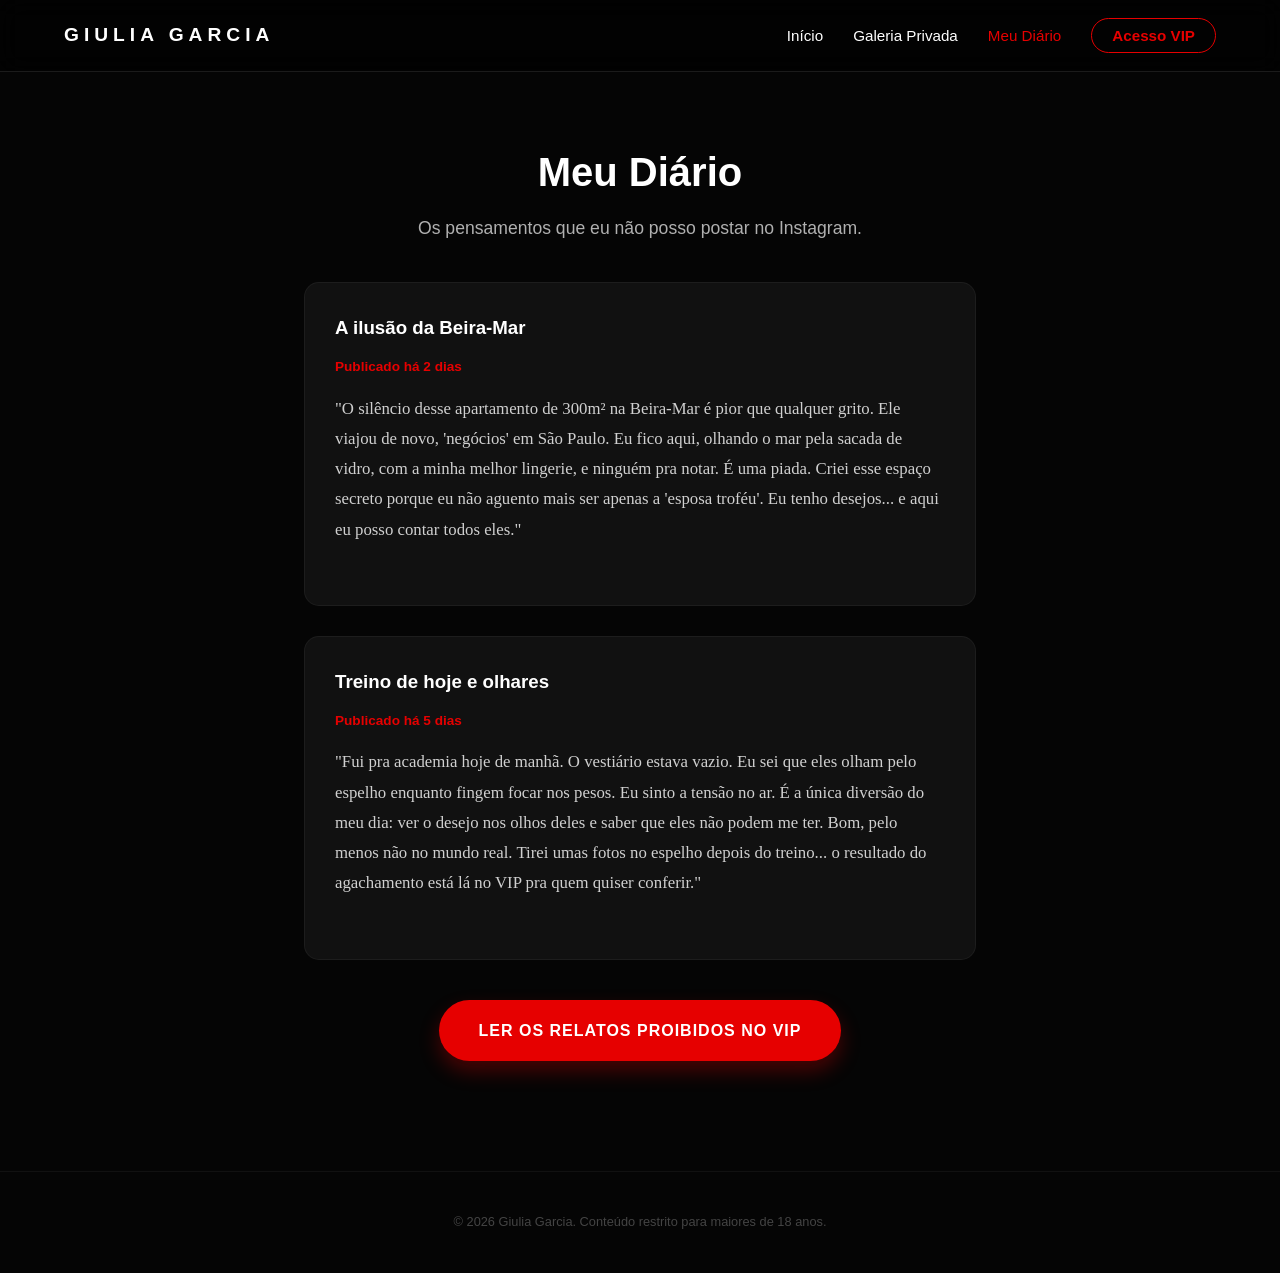
==== diario.html @ 5d8d62e8 "design: final high-end vip page with navigation" ====
<!doctype html>
<html lang="pt-BR">
  <head>
    <meta charset="UTF-8" />
    <meta name="viewport" content="width=device-width, initial-scale=1.0" />
    <title>Meu Diário - Giulia Garcia</title>
    <link rel="stylesheet" href="style.css" />
  </head>
  <body>
    <header>
      <div class="logo">Giulia Garcia</div>
      <nav class="navbar">
        <ul>
          <li><a href="index.html">Início</a></li>
          <li><a href="galeria.html">Galeria Privada</a></li>
          <li><a href="diario.html" class="active">Meu Diário</a></li>
          <li><a href="vip.html" class="vip-link">Acesso VIP</a></li>
        </ul>
      </nav>
    </header>

    <section
      class="gallery-section"
      style="max-width: 800px; margin: 0 auto; text-align: left"
    >
      <div class="gallery-header" style="text-align: center">
        <h2>Meu Diário</h2>
        <p>Os pensamentos que eu não posso postar no Instagram.</p>
      </div>

      <article
        style="
          background: #111;
          padding: 30px;
          border-radius: 15px;
          margin-bottom: 30px;
          border: 1px solid rgba(255, 255, 255, 0.05);
        "
      >
        <h3 style="color: #fff; margin-bottom: 10px">A ilusão da Beira-Mar</h3>
        <span style="color: #e60000; font-size: 0.85rem; font-weight: bold"
          >Publicado há 2 dias</span
        >
        <p
          style="
            margin-top: 15px;
            font-size: 1.05rem;
            color: #d0d0d0;
            font-family: &quot;Georgia&quot;, serif;
            line-height: 1.8;
          "
        >
          "O silêncio desse apartamento de 300m² na Beira-Mar é pior que
          qualquer grito. Ele viajou de novo, 'negócios' em São Paulo. Eu fico
          aqui, olhando o mar pela sacada de vidro, com a minha melhor lingerie,
          e ninguém pra notar. É uma piada. Criei esse espaço secreto porque eu
          não aguento mais ser apenas a 'esposa troféu'. Eu tenho desejos... e
          aqui eu posso contar todos eles."
        </p>
      </article>

      <article
        style="
          background: #111;
          padding: 30px;
          border-radius: 15px;
          margin-bottom: 30px;
          border: 1px solid rgba(255, 255, 255, 0.05);
        "
      >
        <h3 style="color: #fff; margin-bottom: 10px">
          Treino de hoje e olhares
        </h3>
        <span style="color: #e60000; font-size: 0.85rem; font-weight: bold"
          >Publicado há 5 dias</span
        >
        <p
          style="
            margin-top: 15px;
            font-size: 1.05rem;
            color: #d0d0d0;
            font-family: &quot;Georgia&quot;, serif;
            line-height: 1.8;
          "
        >
          "Fui pra academia hoje de manhã. O vestiário estava vazio. Eu sei que
          eles olham pelo espelho enquanto fingem focar nos pesos. Eu sinto a
          tensão no ar. É a única diversão do meu dia: ver o desejo nos olhos
          deles e saber que eles não podem me ter. Bom, pelo menos não no mundo
          real. Tirei umas fotos no espelho depois do treino... o resultado do
          agachamento está lá no VIP pra quem quiser conferir."
        </p>
      </article>

      <div style="text-align: center; margin-top: 40px">
        <a
          href="vip.html"
          class="cta-button"
          style="font-size: 1rem; padding: 18px 40px"
          >Ler os relatos proibidos no VIP</a
        >
      </div>
    </section>

    <footer>
      &copy; 2026 Giulia Garcia. Conteúdo restrito para maiores de 18 anos.
    </footer>
  </body>
</html>
---- style.css ----
/* --- 1. Reset e Base --- */
* {
  margin: 0;
  padding: 0;
  box-sizing: border-box;
}

body {
  font-family: "Helvetica Neue", Helvetica, Arial, sans-serif;
  background-color: #050505;
  color: #ffffff;
  line-height: 1.6;
  overflow-x: hidden;
}

/* --- 2. Cabeçalho e Navegação (Navbar) --- */
header {
  position: fixed;
  top: 0;
  width: 100%;
  padding: 20px 5%;
  background: rgba(0, 0, 0, 0.6);
  backdrop-filter: blur(12px);
  -webkit-backdrop-filter: blur(12px);
  border-bottom: 1px solid rgba(255, 255, 255, 0.1);
  z-index: 1000;
  display: flex;
  justify-content: space-between; /* Logo de um lado, menu do outro */
  align-items: center;
}

.logo {
  font-weight: 900;
  letter-spacing: 5px;
  font-size: 1.2rem;
  color: #fff;
  text-transform: uppercase;
}

.navbar ul {
  list-style: none;
  display: flex;
  gap: 30px;
  align-items: center;
}

.navbar a {
  color: #fff;
  text-decoration: none;
  font-size: 0.95rem;
  font-weight: 500;
  transition: color 0.3s ease;
}

.navbar a:hover,
.navbar a.active {
  color: #e60000;
}

.navbar .vip-link {
  border: 1px solid #e60000;
  padding: 8px 20px;
  border-radius: 20px;
  color: #e60000;
  font-weight: bold;
  transition: all 0.3s ease;
}

.navbar .vip-link:hover {
  background-color: #e60000;
  color: #fff;
  box-shadow: 0 5px 15px rgba(230, 0, 0, 0.4);
}

/* --- 3. Seção Principal (index.html) --- */
.hero {
  display: flex;
  flex-wrap: wrap;
  align-items: center;
  justify-content: center;
  padding: 140px 5% 60px;
  min-height: 90vh;
  gap: 40px;
}

.hero-content {
  max-width: 550px;
  text-align: left;
}

h1 {
  font-size: 3.5rem;
  font-weight: 800;
  line-height: 1.1;
  margin-bottom: 20px;
  background: linear-gradient(to right, #fff, #888);
  -webkit-background-clip: text;
  -webkit-text-fill-color: transparent;
}

p {
  font-size: 1.1rem;
  color: #b0b0b0;
  margin-bottom: 30px;
}

.cta-button {
  display: inline-block;
  padding: 18px 45px;
  background-color: #e60000;
  color: #fff;
  text-decoration: none;
  font-weight: bold;
  text-transform: uppercase;
  letter-spacing: 1px;
  border-radius: 50px;
  transition: all 0.3s ease;
  box-shadow: 0 10px 20px rgba(230, 0, 0, 0.3);
  animation: pulse 2s infinite ease-in-out;
}

.cta-button:hover {
  background-color: #ff0000;
  transform: translateY(-3px);
  box-shadow: 0 15px 25px rgba(230, 0, 0, 0.5);
}

@keyframes pulse {
  0% {
    transform: scale(1);
    box-shadow: 0 0 0 0 rgba(230, 0, 0, 0.7);
  }
  70% {
    transform: scale(1.05);
    box-shadow: 0 0 0 15px rgba(230, 0, 0, 0);
  }
  100% {
    transform: scale(1);
    box-shadow: 0 0 0 0 rgba(230, 0, 0, 0);
  }
}

.hero-image img {
  width: 100%;
  max-width: 380px;
  border-radius: 20px;
  border: 1px solid rgba(255, 255, 255, 0.1);
  box-shadow: 0 20px 40px rgba(0, 0, 0, 0.5);
  transition: transform 0.5s ease;
}

.hero-image img:hover {
  transform: scale(1.02);
}

/* --- 4. Galeria Privada (galeria.html) --- */
.gallery-section {
  padding: 140px 5% 60px;
  text-align: center;
}

.gallery-header h2 {
  font-size: 2.5rem;
  margin-bottom: 10px;
}

.gallery-header p {
  color: #b0b0b0;
  margin-bottom: 40px;
}

.gallery-grid {
  display: grid;
  grid-template-columns: repeat(auto-fit, minmax(250px, 1fr));
  gap: 20px;
  max-width: 1000px;
  margin: 0 auto;
}

.gallery-item {
  position: relative;
  border-radius: 15px;
  overflow: hidden;
  border: 1px solid rgba(255, 255, 255, 0.1);
  aspect-ratio: 4/5; /* Mantém as fotos com proporção de feed de Instagram */
  background-color: #111;
}

.gallery-item img {
  width: 100%;
  height: 100%;
  object-fit: cover;
  transition: transform 0.5s ease;
}

.gallery-item:hover img {
  transform: scale(1.05);
}

/* Efeito de Bloqueio (Blur + Cadeado) */
.gallery-item.locked img {
  filter: blur(12px) brightness(0.5);
}

.lock-overlay {
  position: absolute;
  top: 50%;
  left: 50%;
  transform: translate(-50%, -50%);
  display: flex;
  flex-direction: column;
  align-items: center;
  justify-content: center;
  z-index: 2;
  pointer-events: none; /* Deixa o clique passar para a imagem, se houver link */
}

.lock-icon {
  font-size: 2.5rem;
  margin-bottom: 10px;
}

.lock-text {
  font-size: 0.9rem;
  font-weight: bold;
  text-transform: uppercase;
  letter-spacing: 1px;
  color: #fff;
  text-shadow: 0 2px 4px rgba(0, 0, 0, 0.8);
  background: rgba(230, 0, 0, 0.9);
  padding: 8px 15px;
  border-radius: 8px;
}

/* --- 5. Footer --- */
footer {
  padding: 40px;
  text-align: center;
  font-size: 0.8rem;
  color: #444;
  border-top: 1px solid #111;
  margin-top: 50px;
}

/* --- 6. Responsividade (Mobile) --- */
@media (max-width: 768px) {
  header {
    flex-direction: column;
    gap: 15px;
    padding: 15px;
  }

  .navbar ul {
    flex-wrap: wrap;
    justify-content: center;
    gap: 15px;
  }

  h1 {
    font-size: 2.5rem;
  }

  .hero {
    text-align: center;
    padding-top: 180px; /* Ajuste para o menu maior no mobile */
  }

  .hero-content {
    text-align: center;
  }
}
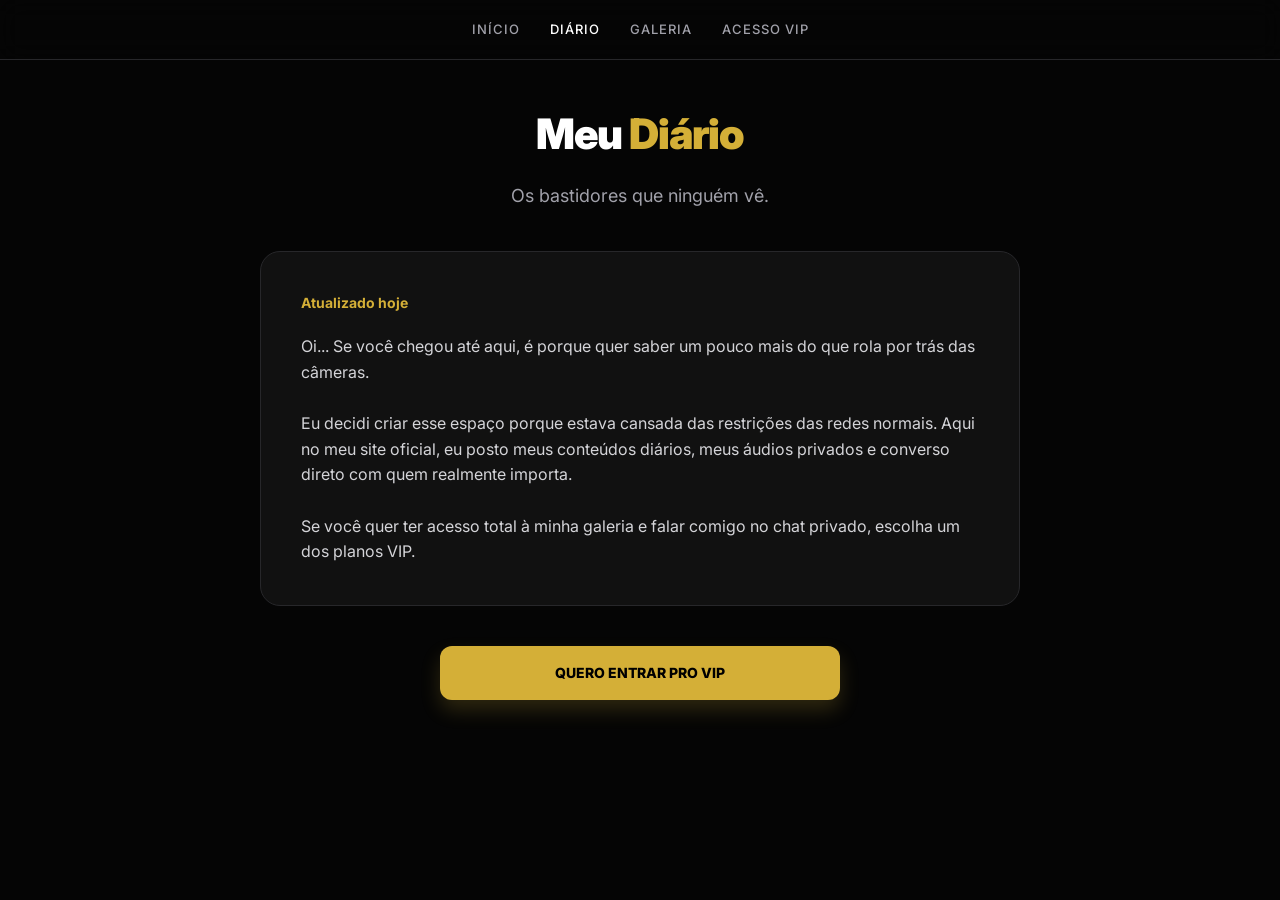
==== commit 1ce7ed95: "feat: aplica arquitetura final com urls limpas" ====
--- a/diario.html
+++ b/diario.html
@@ -3,107 +3,63 @@
   <head>
     <meta charset="UTF-8" />
     <meta name="viewport" content="width=device-width, initial-scale=1.0" />
-    <title>Meu Diário - Giulia Garcia</title>
+    <title>Diário Íntimo | Giulia Garcia</title>
     <link rel="stylesheet" href="style.css" />
+    <style>
+      .diary-content {
+        text-align: left;
+        background: var(--card-bg);
+        padding: 40px;
+        border-radius: 20px;
+        border: 1px solid var(--border);
+        margin-bottom: 40px;
+        font-size: 16px;
+        color: #d4d4d8;
+      }
+      .diary-date {
+        color: var(--accent);
+        font-weight: bold;
+        font-size: 14px;
+        margin-bottom: 20px;
+        display: block;
+      }
+    </style>
   </head>
   <body>
-    <header>
-      <div class="logo">Giulia Garcia</div>
-      <nav class="navbar">
-        <ul>
-          <li><a href="index.html">Início</a></li>
-          <li><a href="galeria.html">Galeria Privada</a></li>
-          <li><a href="diario.html" class="active">Meu Diário</a></li>
-          <li><a href="vip.html" class="vip-link">Acesso VIP</a></li>
-        </ul>
-      </nav>
-    </header>
+    <nav class="navbar">
+      <a href="/">Início</a>
+      <a href="/diario" class="active">Diário</a>
+      <a href="/galeria">Galeria</a>
+      <a href="/vip">Acesso VIP</a>
+    </nav>
 
-    <section
-      class="gallery-section"
-      style="max-width: 800px; margin: 0 auto; text-align: left"
-    >
-      <div class="gallery-header" style="text-align: center">
-        <h2>Meu Diário</h2>
-        <p>Os pensamentos que eu não posso postar no Instagram.</p>
+    <div class="container" style="max-width: 800px">
+      <h1 class="hero-title">Meu <span>Diário</span></h1>
+      <p class="hero-subtitle">Os bastidores que ninguém vê.</p>
+
+      <div class="diary-content">
+        <span class="diary-date">Atualizado hoje</span>
+        <p>
+          Oi... Se você chegou até aqui, é porque quer saber um pouco mais do
+          que rola por trás das câmeras.
+        </p>
+        <br />
+        <p>
+          Eu decidi criar esse espaço porque estava cansada das restrições das
+          redes normais. Aqui no meu site oficial, eu posto meus conteúdos
+          diários, meus áudios privados e converso direto com quem realmente
+          importa.
+        </p>
+        <br />
+        <p>
+          Se você quer ter acesso total à minha galeria e falar comigo no chat
+          privado, escolha um dos planos VIP.
+        </p>
       </div>
 
-      <article
-        style="
-          background: #111;
-          padding: 30px;
-          border-radius: 15px;
-          margin-bottom: 30px;
-          border: 1px solid rgba(255, 255, 255, 0.05);
-        "
+      <a href="/vip" class="btn btn-main" style="max-width: 400px"
+        >QUERO ENTRAR PRO VIP</a
       >
-        <h3 style="color: #fff; margin-bottom: 10px">A ilusão da Beira-Mar</h3>
-        <span style="color: #e60000; font-size: 0.85rem; font-weight: bold"
-          >Publicado há 2 dias</span
-        >
-        <p
-          style="
-            margin-top: 15px;
-            font-size: 1.05rem;
-            color: #d0d0d0;
-            font-family: &quot;Georgia&quot;, serif;
-            line-height: 1.8;
-          "
-        >
-          "O silêncio desse apartamento de 300m² na Beira-Mar é pior que
-          qualquer grito. Ele viajou de novo, 'negócios' em São Paulo. Eu fico
-          aqui, olhando o mar pela sacada de vidro, com a minha melhor lingerie,
-          e ninguém pra notar. É uma piada. Criei esse espaço secreto porque eu
-          não aguento mais ser apenas a 'esposa troféu'. Eu tenho desejos... e
-          aqui eu posso contar todos eles."
-        </p>
-      </article>
-
-      <article
-        style="
-          background: #111;
-          padding: 30px;
-          border-radius: 15px;
-          margin-bottom: 30px;
-          border: 1px solid rgba(255, 255, 255, 0.05);
-        "
-      >
-        <h3 style="color: #fff; margin-bottom: 10px">
-          Treino de hoje e olhares
-        </h3>
-        <span style="color: #e60000; font-size: 0.85rem; font-weight: bold"
-          >Publicado há 5 dias</span
-        >
-        <p
-          style="
-            margin-top: 15px;
-            font-size: 1.05rem;
-            color: #d0d0d0;
-            font-family: &quot;Georgia&quot;, serif;
-            line-height: 1.8;
-          "
-        >
-          "Fui pra academia hoje de manhã. O vestiário estava vazio. Eu sei que
-          eles olham pelo espelho enquanto fingem focar nos pesos. Eu sinto a
-          tensão no ar. É a única diversão do meu dia: ver o desejo nos olhos
-          deles e saber que eles não podem me ter. Bom, pelo menos não no mundo
-          real. Tirei umas fotos no espelho depois do treino... o resultado do
-          agachamento está lá no VIP pra quem quiser conferir."
-        </p>
-      </article>
-
-      <div style="text-align: center; margin-top: 40px">
-        <a
-          href="vip.html"
-          class="cta-button"
-          style="font-size: 1rem; padding: 18px 40px"
-          >Ler os relatos proibidos no VIP</a
-        >
-      </div>
-    </section>
-
-    <footer>
-      &copy; 2026 Giulia Garcia. Conteúdo restrito para maiores de 18 anos.
-    </footer>
+    </div>
   </body>
 </html>
--- a/style.css
+++ b/style.css
@@ -1,271 +1,106 @@
-/* --- 1. Reset e Base --- */
+@import url("https://fonts.googleapis.com/css2?family=Inter:wght@400;500;700;900&display=swap");
+
+:root {
+  --bg: #050505;
+  --card-bg: #111111;
+  --accent: #d4af37; /* Dourado Premium */
+  --text-main: #ffffff;
+  --text-dim: #a1a1aa;
+  --border: #27272a;
+  --success: #22c55e;
+}
+
 * {
   margin: 0;
   padding: 0;
   box-sizing: border-box;
+  font-family: "Inter", sans-serif;
 }
 
 body {
-  font-family: "Helvetica Neue", Helvetica, Arial, sans-serif;
-  background-color: #050505;
-  color: #ffffff;
+  background-color: var(--bg);
+  color: var(--text-main);
   line-height: 1.6;
   overflow-x: hidden;
+  padding-top: 100px; /* Espaço para a navbar */
+  -webkit-font-smoothing: antialiased;
 }
 
-/* --- 2. Cabeçalho e Navegação (Navbar) --- */
-header {
+/* NAVEGAÇÃO GLOBAL (URLs Limpas) */
+.navbar {
   position: fixed;
   top: 0;
+  left: 0;
   width: 100%;
-  padding: 20px 5%;
-  background: rgba(0, 0, 0, 0.6);
+  height: 60px;
+  background: rgba(5, 5, 5, 0.8);
   backdrop-filter: blur(12px);
-  -webkit-backdrop-filter: blur(12px);
-  border-bottom: 1px solid rgba(255, 255, 255, 0.1);
+  border-bottom: 1px solid var(--border);
   z-index: 1000;
   display: flex;
-  justify-content: space-between; /* Logo de um lado, menu do outro */
+  justify-content: center;
   align-items: center;
-}
-
-.logo {
-  font-weight: 900;
-  letter-spacing: 5px;
-  font-size: 1.2rem;
-  color: #fff;
-  text-transform: uppercase;
-}
-
-.navbar ul {
-  list-style: none;
-  display: flex;
   gap: 30px;
-  align-items: center;
 }
 
 .navbar a {
-  color: #fff;
+  color: var(--text-dim);
   text-decoration: none;
-  font-size: 0.95rem;
+  font-size: 13px;
   font-weight: 500;
-  transition: color 0.3s ease;
+  text-transform: uppercase;
+  letter-spacing: 1px;
+  transition: 0.3s;
 }
 
 .navbar a:hover,
 .navbar a.active {
-  color: #e60000;
+  color: var(--text-main);
 }
 
-.navbar .vip-link {
-  border: 1px solid #e60000;
-  padding: 8px 20px;
-  border-radius: 20px;
-  color: #e60000;
-  font-weight: bold;
-  transition: all 0.3s ease;
-}
-
-.navbar .vip-link:hover {
-  background-color: #e60000;
-  color: #fff;
-  box-shadow: 0 5px 15px rgba(230, 0, 0, 0.4);
-}
-
-/* --- 3. Seção Principal (index.html) --- */
-.hero {
-  display: flex;
-  flex-wrap: wrap;
-  align-items: center;
-  justify-content: center;
-  padding: 140px 5% 60px;
-  min-height: 90vh;
-  gap: 40px;
-}
-
-.hero-content {
-  max-width: 550px;
-  text-align: left;
-}
-
-h1 {
-  font-size: 3.5rem;
-  font-weight: 800;
-  line-height: 1.1;
-  margin-bottom: 20px;
-  background: linear-gradient(to right, #fff, #888);
-  -webkit-background-clip: text;
-  -webkit-text-fill-color: transparent;
-}
-
-p {
-  font-size: 1.1rem;
-  color: #b0b0b0;
-  margin-bottom: 30px;
-}
-
-.cta-button {
-  display: inline-block;
-  padding: 18px 45px;
-  background-color: #e60000;
-  color: #fff;
-  text-decoration: none;
-  font-weight: bold;
-  text-transform: uppercase;
-  letter-spacing: 1px;
-  border-radius: 50px;
-  transition: all 0.3s ease;
-  box-shadow: 0 10px 20px rgba(230, 0, 0, 0.3);
-  animation: pulse 2s infinite ease-in-out;
-}
-
-.cta-button:hover {
-  background-color: #ff0000;
-  transform: translateY(-3px);
-  box-shadow: 0 15px 25px rgba(230, 0, 0, 0.5);
-}
-
-@keyframes pulse {
-  0% {
-    transform: scale(1);
-    box-shadow: 0 0 0 0 rgba(230, 0, 0, 0.7);
-  }
-  70% {
-    transform: scale(1.05);
-    box-shadow: 0 0 0 15px rgba(230, 0, 0, 0);
-  }
-  100% {
-    transform: scale(1);
-    box-shadow: 0 0 0 0 rgba(230, 0, 0, 0);
-  }
-}
-
-.hero-image img {
-  width: 100%;
-  max-width: 380px;
-  border-radius: 20px;
-  border: 1px solid rgba(255, 255, 255, 0.1);
-  box-shadow: 0 20px 40px rgba(0, 0, 0, 0.5);
-  transition: transform 0.5s ease;
-}
-
-.hero-image img:hover {
-  transform: scale(1.02);
-}
-
-/* --- 4. Galeria Privada (galeria.html) --- */
-.gallery-section {
-  padding: 140px 5% 60px;
+/* CONTAINERS E BOTÕES GLOBAIS */
+.container {
+  max-width: 1000px;
+  margin: 0 auto;
+  padding: 0 20px;
   text-align: center;
 }
 
-.gallery-header h2 {
-  font-size: 2.5rem;
-  margin-bottom: 10px;
+.btn {
+  display: inline-block;
+  padding: 16px 32px;
+  border-radius: 12px;
+  text-decoration: none;
+  font-weight: 800;
+  text-align: center;
+  transition: 0.3s;
+  text-transform: uppercase;
+  font-size: 14px;
+  cursor: pointer;
 }
 
-.gallery-header p {
-  color: #b0b0b0;
+.btn-main {
+  background: var(--accent);
+  color: black;
+  box-shadow: 0 10px 20px rgba(212, 175, 55, 0.2);
+  width: 100%;
+}
+.btn-main:hover {
+  transform: scale(1.02);
+  filter: brightness(1.1);
+}
+
+.hero-title {
+  font-size: 42px;
+  font-weight: 900;
+  letter-spacing: -1px;
+  margin-bottom: 15px;
+}
+.hero-title span {
+  color: var(--accent);
+}
+.hero-subtitle {
+  color: var(--text-dim);
+  font-size: 18px;
   margin-bottom: 40px;
 }
-
-.gallery-grid {
-  display: grid;
-  grid-template-columns: repeat(auto-fit, minmax(250px, 1fr));
-  gap: 20px;
-  max-width: 1000px;
-  margin: 0 auto;
-}
-
-.gallery-item {
-  position: relative;
-  border-radius: 15px;
-  overflow: hidden;
-  border: 1px solid rgba(255, 255, 255, 0.1);
-  aspect-ratio: 4/5; /* Mantém as fotos com proporção de feed de Instagram */
-  background-color: #111;
-}
-
-.gallery-item img {
-  width: 100%;
-  height: 100%;
-  object-fit: cover;
-  transition: transform 0.5s ease;
-}
-
-.gallery-item:hover img {
-  transform: scale(1.05);
-}
-
-/* Efeito de Bloqueio (Blur + Cadeado) */
-.gallery-item.locked img {
-  filter: blur(12px) brightness(0.5);
-}
-
-.lock-overlay {
-  position: absolute;
-  top: 50%;
-  left: 50%;
-  transform: translate(-50%, -50%);
-  display: flex;
-  flex-direction: column;
-  align-items: center;
-  justify-content: center;
-  z-index: 2;
-  pointer-events: none; /* Deixa o clique passar para a imagem, se houver link */
-}
-
-.lock-icon {
-  font-size: 2.5rem;
-  margin-bottom: 10px;
-}
-
-.lock-text {
-  font-size: 0.9rem;
-  font-weight: bold;
-  text-transform: uppercase;
-  letter-spacing: 1px;
-  color: #fff;
-  text-shadow: 0 2px 4px rgba(0, 0, 0, 0.8);
-  background: rgba(230, 0, 0, 0.9);
-  padding: 8px 15px;
-  border-radius: 8px;
-}
-
-/* --- 5. Footer --- */
-footer {
-  padding: 40px;
-  text-align: center;
-  font-size: 0.8rem;
-  color: #444;
-  border-top: 1px solid #111;
-  margin-top: 50px;
-}
-
-/* --- 6. Responsividade (Mobile) --- */
-@media (max-width: 768px) {
-  header {
-    flex-direction: column;
-    gap: 15px;
-    padding: 15px;
-  }
-
-  .navbar ul {
-    flex-wrap: wrap;
-    justify-content: center;
-    gap: 15px;
-  }
-
-  h1 {
-    font-size: 2.5rem;
-  }
-
-  .hero {
-    text-align: center;
-    padding-top: 180px; /* Ajuste para o menu maior no mobile */
-  }
-
-  .hero-content {
-    text-align: center;
-  }
-}
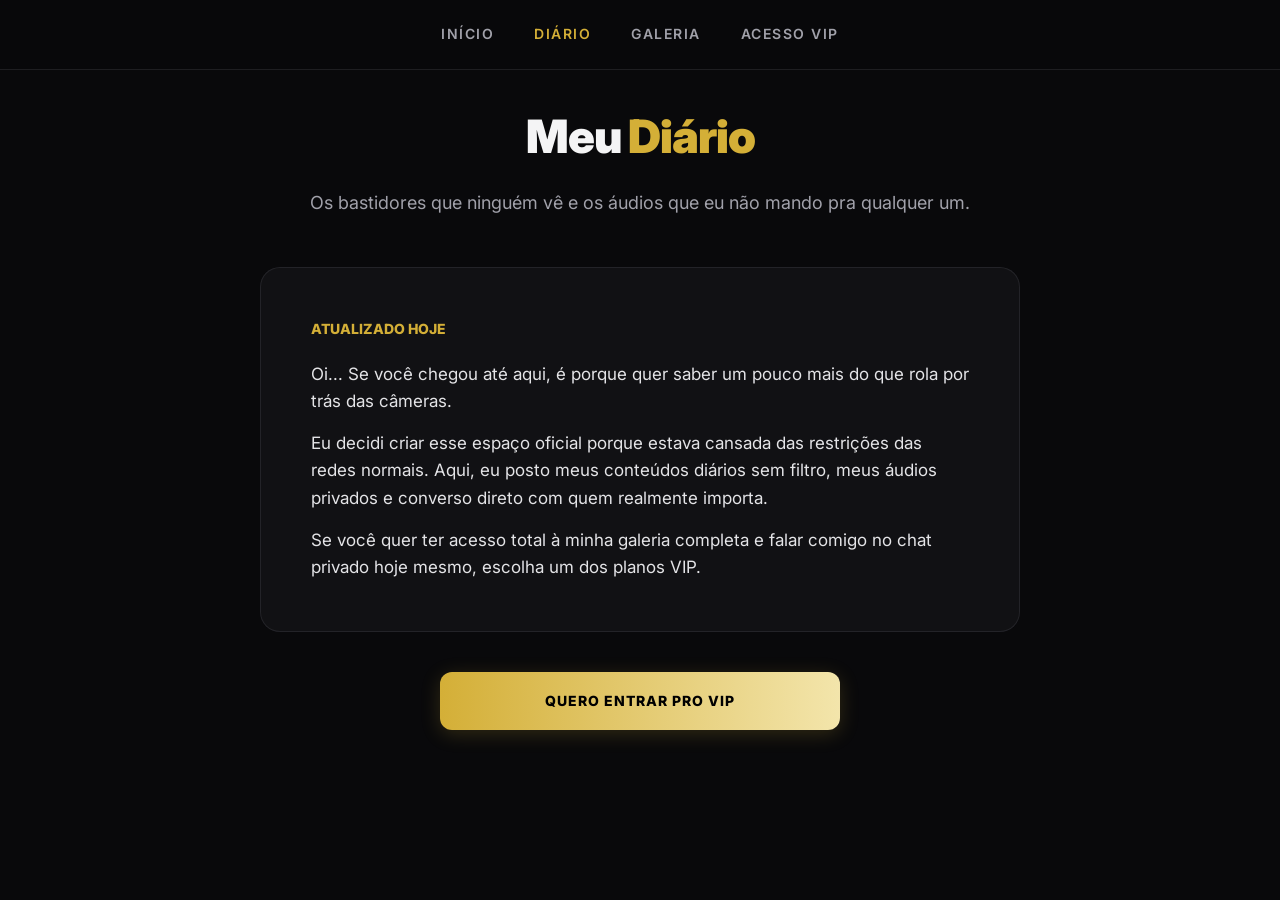
==== commit 3e3d27e3: "fix: restaura ecossistema completo com design premium" ====
--- a/diario.html
+++ b/diario.html
@@ -1,65 +1,31 @@
-<!doctype html>
+<!DOCTYPE html>
 <html lang="pt-BR">
-  <head>
-    <meta charset="UTF-8" />
-    <meta name="viewport" content="width=device-width, initial-scale=1.0" />
+<head>
+    <meta charset="UTF-8">
+    <meta name="viewport" content="width=device-width, initial-scale=1.0">
     <title>Diário Íntimo | Giulia Garcia</title>
-    <link rel="stylesheet" href="style.css" />
-    <style>
-      .diary-content {
-        text-align: left;
-        background: var(--card-bg);
-        padding: 40px;
-        border-radius: 20px;
-        border: 1px solid var(--border);
-        margin-bottom: 40px;
-        font-size: 16px;
-        color: #d4d4d8;
-      }
-      .diary-date {
-        color: var(--accent);
-        font-weight: bold;
-        font-size: 14px;
-        margin-bottom: 20px;
-        display: block;
-      }
-    </style>
-  </head>
-  <body>
+    <link rel="stylesheet" href="style.css">
+</head>
+<body>
     <nav class="navbar">
-      <a href="/">Início</a>
-      <a href="/diario" class="active">Diário</a>
-      <a href="/galeria">Galeria</a>
-      <a href="/vip">Acesso VIP</a>
+        <a href="/">Início</a>
+        <a href="/diario" class="active">Diário</a>
+        <a href="/galeria">Galeria</a>
+        <a href="/vip">Acesso VIP</a>
     </nav>
 
-    <div class="container" style="max-width: 800px">
-      <h1 class="hero-title">Meu <span>Diário</span></h1>
-      <p class="hero-subtitle">Os bastidores que ninguém vê.</p>
+    <div class="container" style="max-width: 800px;">
+        <h1 class="hero-title">Meu <span>Diário</span></h1>
+        <p class="hero-subtitle">Os bastidores que ninguém vê e os áudios que eu não mando pra qualquer um.</p>
 
-      <div class="diary-content">
-        <span class="diary-date">Atualizado hoje</span>
-        <p>
-          Oi... Se você chegou até aqui, é porque quer saber um pouco mais do
-          que rola por trás das câmeras.
-        </p>
-        <br />
-        <p>
-          Eu decidi criar esse espaço porque estava cansada das restrições das
-          redes normais. Aqui no meu site oficial, eu posto meus conteúdos
-          diários, meus áudios privados e converso direto com quem realmente
-          importa.
-        </p>
-        <br />
-        <p>
-          Se você quer ter acesso total à minha galeria e falar comigo no chat
-          privado, escolha um dos planos VIP.
-        </p>
-      </div>
+        <div style="text-align: left; background: var(--card-bg); padding: 50px; border-radius: 20px; border: 1px solid var(--border); margin-bottom: 40px; backdrop-filter: blur(10px);">
+            <span style="color: var(--accent); font-weight: 800; font-size: 14px; margin-bottom: 20px; display: block; text-transform: uppercase;">Atualizado hoje</span>
+            <p style="color: #e4e4e7; font-size: 17px; margin-bottom: 15px;">Oi... Se você chegou até aqui, é porque quer saber um pouco mais do que rola por trás das câmeras.</p>
+            <p style="color: #e4e4e7; font-size: 17px; margin-bottom: 15px;">Eu decidi criar esse espaço oficial porque estava cansada das restrições das redes normais. Aqui, eu posto meus conteúdos diários sem filtro, meus áudios privados e converso direto com quem realmente importa.</p>
+            <p style="color: #e4e4e7; font-size: 17px;">Se você quer ter acesso total à minha galeria completa e falar comigo no chat privado hoje mesmo, escolha um dos planos VIP.</p>
+        </div>
 
-      <a href="/vip" class="btn btn-main" style="max-width: 400px"
-        >QUERO ENTRAR PRO VIP</a
-      >
+        <a href="/vip" class="btn btn-main" style="max-width: 400px; width: 100%;">QUERO ENTRAR PRO VIP</a>
     </div>
-  </body>
-</html>
+</body>
+</html>
--- a/style.css
+++ b/style.css
@@ -1,106 +1,53 @@
-@import url("https://fonts.googleapis.com/css2?family=Inter:wght@400;500;700;900&display=swap");
+@import url('https://fonts.googleapis.com/css2?family=Inter:wght@400;500;700;900&display=swap');
 
 :root {
-  --bg: #050505;
-  --card-bg: #111111;
-  --accent: #d4af37; /* Dourado Premium */
-  --text-main: #ffffff;
-  --text-dim: #a1a1aa;
-  --border: #27272a;
-  --success: #22c55e;
+    --bg: #09090b;
+    --card-bg: rgba(24, 24, 27, 0.6);
+    --accent: #d4af37; /* Dourado */
+    --accent-hover: #ebd57d;
+    --text-main: #f4f4f5;
+    --text-dim: #a1a1aa;
+    --border: rgba(63, 63, 70, 0.4);
+    --success: #10b981;
 }
 
-* {
-  margin: 0;
-  padding: 0;
-  box-sizing: border-box;
-  font-family: "Inter", sans-serif;
+* { margin: 0; padding: 0; box-sizing: border-box; font-family: 'Inter', sans-serif; }
+
+body { 
+    background-color: var(--bg); color: var(--text-main); 
+    line-height: 1.6; padding-top: 100px; padding-bottom: 60px;
+    -webkit-font-smoothing: antialiased;
 }
 
-body {
-  background-color: var(--bg);
-  color: var(--text-main);
-  line-height: 1.6;
-  overflow-x: hidden;
-  padding-top: 100px; /* Espaço para a navbar */
-  -webkit-font-smoothing: antialiased;
+/* NAVBAR PREMIUM COM BLUR */
+.navbar {
+    position: fixed; top: 0; left: 0; width: 100%; height: 70px;
+    background: rgba(9, 9, 11, 0.7); backdrop-filter: blur(15px);
+    border-bottom: 1px solid var(--border); z-index: 1000;
+    display: flex; justify-content: center; align-items: center; gap: 40px;
 }
-
-/* NAVEGAÇÃO GLOBAL (URLs Limpas) */
-.navbar {
-  position: fixed;
-  top: 0;
-  left: 0;
-  width: 100%;
-  height: 60px;
-  background: rgba(5, 5, 5, 0.8);
-  backdrop-filter: blur(12px);
-  border-bottom: 1px solid var(--border);
-  z-index: 1000;
-  display: flex;
-  justify-content: center;
-  align-items: center;
-  gap: 30px;
+.navbar a {
+    color: var(--text-dim); text-decoration: none; font-size: 14px;
+    font-weight: 600; text-transform: uppercase; letter-spacing: 1.5px; transition: 0.3s;
 }
-
-.navbar a {
-  color: var(--text-dim);
-  text-decoration: none;
-  font-size: 13px;
-  font-weight: 500;
-  text-transform: uppercase;
-  letter-spacing: 1px;
-  transition: 0.3s;
-}
-
-.navbar a:hover,
-.navbar a.active {
-  color: var(--text-main);
-}
+.navbar a:hover, .navbar a.active { color: var(--accent); }
 
 /* CONTAINERS E BOTÕES GLOBAIS */
-.container {
-  max-width: 1000px;
-  margin: 0 auto;
-  padding: 0 20px;
-  text-align: center;
-}
+.container { max-width: 1000px; margin: 0 auto; padding: 0 20px; text-align: center; }
 
 .btn {
-  display: inline-block;
-  padding: 16px 32px;
-  border-radius: 12px;
-  text-decoration: none;
-  font-weight: 800;
-  text-align: center;
-  transition: 0.3s;
-  text-transform: uppercase;
-  font-size: 14px;
-  cursor: pointer;
+    display: inline-block; padding: 18px 32px; border-radius: 12px;
+    text-decoration: none; font-weight: 800; text-align: center;
+    transition: all 0.3s ease; text-transform: uppercase; font-size: 14px; letter-spacing: 1px;
 }
+.btn-main { 
+    background: linear-gradient(90deg, #d4af37, #f3e5ab, #d4af37); background-size: 200% auto;
+    color: #000; box-shadow: 0 4px 20px rgba(212, 175, 55, 0.2); animation: shine 3s linear infinite;
+}
+.btn-main:hover { transform: translateY(-2px); box-shadow: 0 6px 25px rgba(212, 175, 55, 0.4); }
+@keyframes shine { to { background-position: 200% center; } }
 
-.btn-main {
-  background: var(--accent);
-  color: black;
-  box-shadow: 0 10px 20px rgba(212, 175, 55, 0.2);
-  width: 100%;
-}
-.btn-main:hover {
-  transform: scale(1.02);
-  filter: brightness(1.1);
-}
-
-.hero-title {
-  font-size: 42px;
-  font-weight: 900;
-  letter-spacing: -1px;
-  margin-bottom: 15px;
-}
-.hero-title span {
-  color: var(--accent);
-}
-.hero-subtitle {
-  color: var(--text-dim);
-  font-size: 18px;
-  margin-bottom: 40px;
-}
+/* TEXTOS BASE */
+.hero-title { font-size: 46px; font-weight: 900; letter-spacing: -1px; margin-bottom: 15px; }
+.hero-title span { color: var(--accent); }
+.hero-subtitle { color: var(--text-dim); font-size: 18px; margin-bottom: 50px; }
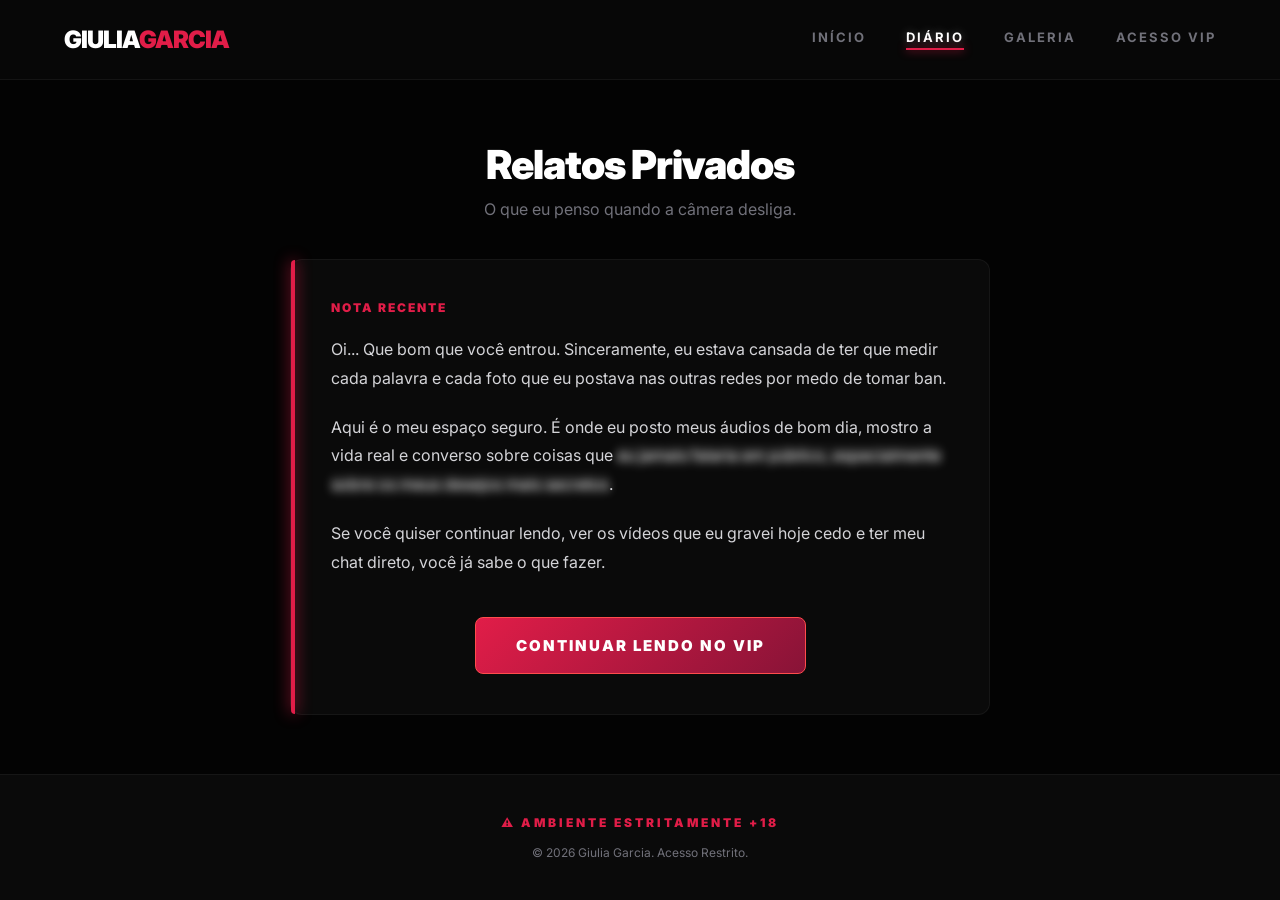
==== commit 9b1db75d: "fix: aplica identidade visual dark red e foto de capa" ====
--- a/diario.html
+++ b/diario.html
@@ -1,31 +1,115 @@
-<!DOCTYPE html>
+<!doctype html>
 <html lang="pt-BR">
-<head>
-    <meta charset="UTF-8">
-    <meta name="viewport" content="width=device-width, initial-scale=1.0">
-    <title>Diário Íntimo | Giulia Garcia</title>
-    <link rel="stylesheet" href="style.css">
-</head>
-<body>
-    <nav class="navbar">
+  <head>
+    <meta charset="UTF-8" />
+    <meta name="viewport" content="width=device-width, initial-scale=1.0" />
+    <title>Diário | Giulia Garcia</title>
+    <link rel="stylesheet" href="style.css" />
+    <style>
+      .diary-header {
+        text-align: center;
+        padding: 60px 0 40px 0;
+      }
+      .diary-header h1 {
+        font-size: 40px;
+        font-weight: 900;
+        letter-spacing: -1px;
+      }
+
+      .diary-entry {
+        background: var(--surface-dark);
+        border: 1px solid rgba(255, 255, 255, 0.05);
+        border-radius: 12px;
+        padding: 40px;
+        max-width: 700px;
+        margin: 0 auto;
+        position: relative;
+      }
+      .diary-entry::before {
+        content: "";
+        position: absolute;
+        top: 0;
+        left: 0;
+        width: 4px;
+        height: 100%;
+        background: var(--primary-red);
+        border-top-left-radius: 12px;
+        border-bottom-left-radius: 12px;
+        box-shadow: 0 0 15px var(--primary-red);
+      }
+      .date-tag {
+        color: var(--primary-red);
+        font-size: 12px;
+        font-weight: 900;
+        text-transform: uppercase;
+        letter-spacing: 2px;
+        display: block;
+        margin-bottom: 20px;
+      }
+      .diary-text {
+        color: #d4d4d8;
+        font-size: 16px;
+        line-height: 1.8;
+        margin-bottom: 20px;
+      }
+
+      .blurred-text {
+        filter: blur(5px);
+        user-select: none;
+        color: #fff;
+        background: rgba(255, 255, 255, 0.05);
+        display: inline;
+      }
+    </style>
+  </head>
+  <body>
+    <header class="header-nav">
+      <a href="/" class="logo">Giulia<span>Garcia</span></a>
+      <div class="nav-links">
         <a href="/">Início</a>
         <a href="/diario" class="active">Diário</a>
         <a href="/galeria">Galeria</a>
         <a href="/vip">Acesso VIP</a>
-    </nav>
+      </div>
+    </header>
 
-    <div class="container" style="max-width: 800px;">
-        <h1 class="hero-title">Meu <span>Diário</span></h1>
-        <p class="hero-subtitle">Os bastidores que ninguém vê e os áudios que eu não mando pra qualquer um.</p>
+    <main class="container">
+      <div class="diary-header">
+        <h1>Relatos <span>Privados</span></h1>
+        <p style="color: var(--text-muted); margin-top: 10px">
+          O que eu penso quando a câmera desliga.
+        </p>
+      </div>
 
-        <div style="text-align: left; background: var(--card-bg); padding: 50px; border-radius: 20px; border: 1px solid var(--border); margin-bottom: 40px; backdrop-filter: blur(10px);">
-            <span style="color: var(--accent); font-weight: 800; font-size: 14px; margin-bottom: 20px; display: block; text-transform: uppercase;">Atualizado hoje</span>
-            <p style="color: #e4e4e7; font-size: 17px; margin-bottom: 15px;">Oi... Se você chegou até aqui, é porque quer saber um pouco mais do que rola por trás das câmeras.</p>
-            <p style="color: #e4e4e7; font-size: 17px; margin-bottom: 15px;">Eu decidi criar esse espaço oficial porque estava cansada das restrições das redes normais. Aqui, eu posto meus conteúdos diários sem filtro, meus áudios privados e converso direto com quem realmente importa.</p>
-            <p style="color: #e4e4e7; font-size: 17px;">Se você quer ter acesso total à minha galeria completa e falar comigo no chat privado hoje mesmo, escolha um dos planos VIP.</p>
+      <article class="diary-entry">
+        <span class="date-tag">Nota Recente</span>
+        <p class="diary-text">
+          Oi... Que bom que você entrou. Sinceramente, eu estava cansada de ter
+          que medir cada palavra e cada foto que eu postava nas outras redes por
+          medo de tomar ban.
+        </p>
+        <p class="diary-text">
+          Aqui é o meu espaço seguro. É onde eu posto meus áudios de bom dia,
+          mostro a vida real e converso sobre coisas que
+          <span class="blurred-text"
+            >eu jamais falaria em público, especialmente sobre os meus desejos
+            mais secretos</span
+          >.
+        </p>
+        <p class="diary-text">
+          Se você quiser continuar lendo, ver os vídeos que eu gravei hoje cedo
+          e ter meu chat direto, você já sabe o que fazer.
+        </p>
+
+        <div style="text-align: center; margin-top: 40px">
+          <a href="/vip" class="btn-premium">Continuar Lendo no VIP</a>
         </div>
+      </article>
+    </main>
 
-        <a href="/vip" class="btn btn-main" style="max-width: 400px; width: 100%;">QUERO ENTRAR PRO VIP</a>
-    </div>
-</body>
-</html>+    <footer class="footer">
+      <div class="footer-warning">⚠️ Ambiente Estritamente +18</div>
+      <p>&copy; 2026 Giulia Garcia. Acesso Restrito.</p>
+    </footer>
+  </body>
+</html>
--- a/style.css
+++ b/style.css
@@ -1,53 +1,181 @@
-@import url('https://fonts.googleapis.com/css2?family=Inter:wght@400;500;700;900&display=swap');
+@import url("https://fonts.googleapis.com/css2?family=Inter:wght@300;400;700;900&display=swap");
 
 :root {
-    --bg: #09090b;
-    --card-bg: rgba(24, 24, 27, 0.6);
-    --accent: #d4af37; /* Dourado */
-    --accent-hover: #ebd57d;
-    --text-main: #f4f4f5;
-    --text-dim: #a1a1aa;
-    --border: rgba(63, 63, 70, 0.4);
-    --success: #10b981;
+  --bg-dark: #030303;
+  --surface-dark: #0a0a0a;
+  --surface-glass: rgba(10, 10, 10, 0.7);
+  --primary-red: #e11d48;
+  --dark-red: #881337;
+  --text-main: #ffffff;
+  --text-muted: #71717a;
+  --border-glow: rgba(225, 29, 72, 0.3);
 }
 
-* { margin: 0; padding: 0; box-sizing: border-box; font-family: 'Inter', sans-serif; }
-
-body { 
-    background-color: var(--bg); color: var(--text-main); 
-    line-height: 1.6; padding-top: 100px; padding-bottom: 60px;
-    -webkit-font-smoothing: antialiased;
+* {
+  margin: 0;
+  padding: 0;
+  box-sizing: border-box;
+  font-family: "Inter", sans-serif;
 }
 
-/* NAVBAR PREMIUM COM BLUR */
-.navbar {
-    position: fixed; top: 0; left: 0; width: 100%; height: 70px;
-    background: rgba(9, 9, 11, 0.7); backdrop-filter: blur(15px);
-    border-bottom: 1px solid var(--border); z-index: 1000;
-    display: flex; justify-content: center; align-items: center; gap: 40px;
+body {
+  background-color: var(--bg-dark);
+  color: var(--text-main);
+  display: flex;
+  flex-direction: column;
+  min-height: 100vh;
+  -webkit-font-smoothing: antialiased;
+  padding-top: 80px;
 }
-.navbar a {
-    color: var(--text-dim); text-decoration: none; font-size: 14px;
-    font-weight: 600; text-transform: uppercase; letter-spacing: 1.5px; transition: 0.3s;
+
+/* CABEÇALHO FIXO COM BLUR (MISTÉRIO) */
+.header-nav {
+  position: fixed;
+  top: 0;
+  left: 0;
+  width: 100%;
+  height: 80px;
+  background: var(--surface-glass);
+  backdrop-filter: blur(16px);
+  border-bottom: 1px solid rgba(255, 255, 255, 0.05);
+  z-index: 1000;
+  display: flex;
+  justify-content: space-between;
+  align-items: center;
+  padding: 0 5%;
 }
-.navbar a:hover, .navbar a.active { color: var(--accent); }
 
-/* CONTAINERS E BOTÕES GLOBAIS */
-.container { max-width: 1000px; margin: 0 auto; padding: 0 20px; text-align: center; }
+.logo {
+  font-size: 24px;
+  font-weight: 900;
+  color: var(--text-main);
+  text-decoration: none;
+  letter-spacing: -1px;
+  text-transform: uppercase;
+}
+.logo span {
+  color: var(--primary-red);
+}
 
-.btn {
-    display: inline-block; padding: 18px 32px; border-radius: 12px;
-    text-decoration: none; font-weight: 800; text-align: center;
-    transition: all 0.3s ease; text-transform: uppercase; font-size: 14px; letter-spacing: 1px;
+.nav-links {
+  display: flex;
+  gap: 40px;
 }
-.btn-main { 
-    background: linear-gradient(90deg, #d4af37, #f3e5ab, #d4af37); background-size: 200% auto;
-    color: #000; box-shadow: 0 4px 20px rgba(212, 175, 55, 0.2); animation: shine 3s linear infinite;
+.nav-links a {
+  color: var(--text-muted);
+  text-decoration: none;
+  font-size: 13px;
+  font-weight: 700;
+  text-transform: uppercase;
+  letter-spacing: 2px;
+  transition: all 0.3s ease;
+  position: relative;
+  padding-bottom: 5px;
 }
-.btn-main:hover { transform: translateY(-2px); box-shadow: 0 6px 25px rgba(212, 175, 55, 0.4); }
-@keyframes shine { to { background-position: 200% center; } }
+.nav-links a:hover,
+.nav-links a.active {
+  color: var(--text-main);
+  text-shadow: 0 0 10px rgba(255, 255, 255, 0.3);
+}
+.nav-links a::after {
+  content: "";
+  position: absolute;
+  bottom: 0;
+  left: 50%;
+  width: 0%;
+  height: 2px;
+  background-color: var(--primary-red);
+  transition: all 0.3s ease;
+  transform: translateX(-50%);
+  box-shadow: 0 0 10px var(--primary-red);
+}
+.nav-links a:hover::after,
+.nav-links a.active::after {
+  width: 100%;
+}
 
-/* TEXTOS BASE */
-.hero-title { font-size: 46px; font-weight: 900; letter-spacing: -1px; margin-bottom: 15px; }
-.hero-title span { color: var(--accent); }
-.hero-subtitle { color: var(--text-dim); font-size: 18px; margin-bottom: 50px; }+main {
+  flex: 1;
+  padding-bottom: 60px;
+}
+.container {
+  max-width: 1000px;
+  margin: 0 auto;
+  padding: 0 20px;
+}
+
+/* ANIMAÇÃO DE PULSAÇÃO (DESEJO) */
+@keyframes heartbeat {
+  0% {
+    transform: scale(1);
+    box-shadow: 0 0 0 0 rgba(225, 29, 72, 0.7);
+  }
+  50% {
+    transform: scale(1.02);
+    box-shadow: 0 0 20px 0 rgba(225, 29, 72, 0.4);
+  }
+  100% {
+    transform: scale(1);
+    box-shadow: 0 0 0 0 rgba(225, 29, 72, 0);
+  }
+}
+
+.btn-premium {
+  display: inline-block;
+  padding: 18px 40px;
+  border-radius: 8px;
+  font-size: 15px;
+  font-weight: 900;
+  text-transform: uppercase;
+  letter-spacing: 2px;
+  color: #fff;
+  text-decoration: none;
+  text-align: center;
+  cursor: pointer;
+  background: linear-gradient(135deg, var(--primary-red), var(--dark-red));
+  border: 1px solid #ff4c4c;
+  animation: heartbeat 2.5s infinite;
+  transition: 0.3s;
+}
+.btn-premium:hover {
+  filter: brightness(1.2);
+}
+
+.btn-ghost {
+  display: inline-block;
+  padding: 16px 35px;
+  border-radius: 8px;
+  font-size: 14px;
+  font-weight: 700;
+  text-transform: uppercase;
+  letter-spacing: 1px;
+  color: var(--text-main);
+  text-decoration: none;
+  border: 1px solid #3f3f46;
+  background: rgba(255, 255, 255, 0.02);
+  transition: 0.3s;
+}
+.btn-ghost:hover {
+  background: rgba(255, 255, 255, 0.05);
+  border-color: var(--text-muted);
+}
+
+/* RODAPÉ SÓLIDO */
+.footer {
+  background-color: var(--surface-dark);
+  border-top: 1px solid rgba(255, 255, 255, 0.05);
+  padding: 40px 20px;
+  text-align: center;
+}
+.footer-warning {
+  color: var(--primary-red);
+  font-weight: 900;
+  font-size: 12px;
+  text-transform: uppercase;
+  letter-spacing: 3px;
+  margin-bottom: 15px;
+}
+.footer p {
+  color: var(--text-muted);
+  font-size: 12px;
+}
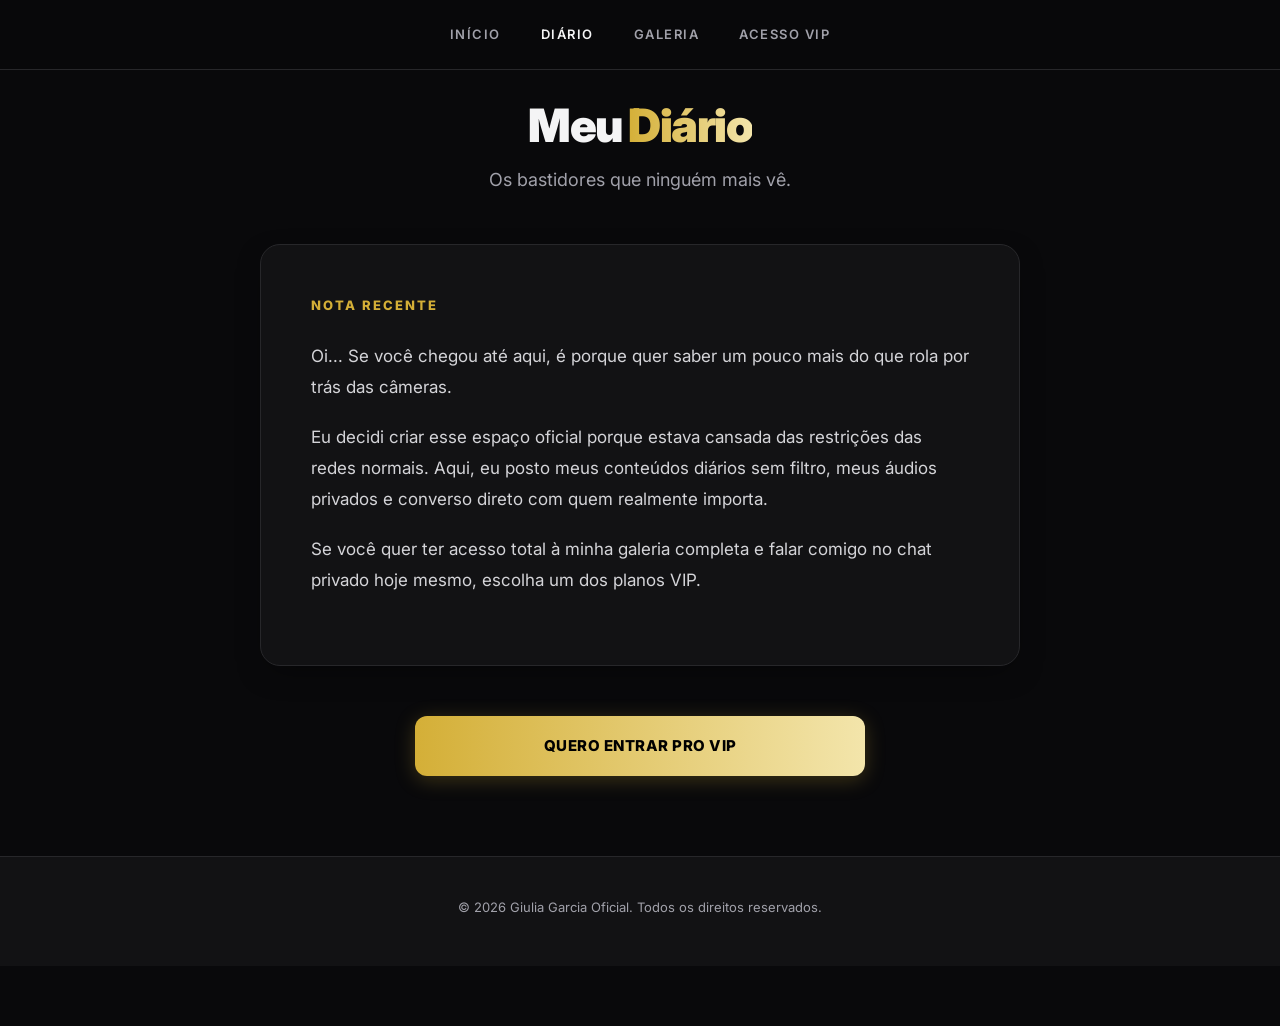
==== commit de0d6816: "fix: adiciona galeria robusta" ====
--- a/diario.html
+++ b/diario.html
@@ -3,113 +3,81 @@
   <head>
     <meta charset="UTF-8" />
     <meta name="viewport" content="width=device-width, initial-scale=1.0" />
-    <title>Diário | Giulia Garcia</title>
+    <title>Diário Íntimo | Giulia Garcia</title>
     <link rel="stylesheet" href="style.css" />
     <style>
-      .diary-header {
-        text-align: center;
-        padding: 60px 0 40px 0;
-      }
-      .diary-header h1 {
-        font-size: 40px;
-        font-weight: 900;
-        letter-spacing: -1px;
+      .diary-card {
+        text-align: left;
+        background-color: var(--color-surface);
+        padding: 50px;
+        border-radius: 20px;
+        border: 1px solid var(--color-border);
+        margin-bottom: 50px;
+        box-shadow: var(--shadow-card);
       }
 
-      .diary-entry {
-        background: var(--surface-dark);
-        border: 1px solid rgba(255, 255, 255, 0.05);
-        border-radius: 12px;
-        padding: 40px;
-        max-width: 700px;
-        margin: 0 auto;
-        position: relative;
-      }
-      .diary-entry::before {
-        content: "";
-        position: absolute;
-        top: 0;
-        left: 0;
-        width: 4px;
-        height: 100%;
-        background: var(--primary-red);
-        border-top-left-radius: 12px;
-        border-bottom-left-radius: 12px;
-        box-shadow: 0 0 15px var(--primary-red);
-      }
-      .date-tag {
-        color: var(--primary-red);
-        font-size: 12px;
-        font-weight: 900;
+      .diary-date {
+        color: var(--color-gold-main);
+        font-weight: 800;
+        font-size: 13px;
+        margin-bottom: 25px;
+        display: block;
         text-transform: uppercase;
         letter-spacing: 2px;
-        display: block;
-        margin-bottom: 20px;
       }
+
       .diary-text {
         color: #d4d4d8;
-        font-size: 16px;
+        font-size: 17px;
         line-height: 1.8;
         margin-bottom: 20px;
       }
 
-      .blurred-text {
-        filter: blur(5px);
-        user-select: none;
-        color: #fff;
-        background: rgba(255, 255, 255, 0.05);
-        display: inline;
+      .cta-wrapper {
+        max-width: 450px;
+        margin: 0 auto;
       }
     </style>
   </head>
   <body>
-    <header class="header-nav">
-      <a href="/" class="logo">Giulia<span>Garcia</span></a>
-      <div class="nav-links">
-        <a href="/">Início</a>
-        <a href="/diario" class="active">Diário</a>
-        <a href="/galeria">Galeria</a>
-        <a href="/vip">Acesso VIP</a>
-      </div>
-    </header>
+    <nav class="navbar">
+      <a href="/">Início</a>
+      <a href="/diario" class="active">Diário</a>
+      <a href="/galeria">Galeria</a>
+      <a href="/vip">Acesso VIP</a>
+    </nav>
 
-    <main class="container">
-      <div class="diary-header">
-        <h1>Relatos <span>Privados</span></h1>
-        <p style="color: var(--text-muted); margin-top: 10px">
-          O que eu penso quando a câmera desliga.
-        </p>
-      </div>
+    <main class="container-narrow">
+      <header style="text-align: center">
+        <h1 class="hero-title">Meu <span>Diário</span></h1>
+        <p class="hero-subtitle">Os bastidores que ninguém mais vê.</p>
+      </header>
 
-      <article class="diary-entry">
-        <span class="date-tag">Nota Recente</span>
+      <article class="diary-card">
+        <span class="diary-date">Nota Recente</span>
         <p class="diary-text">
-          Oi... Que bom que você entrou. Sinceramente, eu estava cansada de ter
-          que medir cada palavra e cada foto que eu postava nas outras redes por
-          medo de tomar ban.
+          Oi... Se você chegou até aqui, é porque quer saber um pouco mais do
+          que rola por trás das câmeras.
         </p>
         <p class="diary-text">
-          Aqui é o meu espaço seguro. É onde eu posto meus áudios de bom dia,
-          mostro a vida real e converso sobre coisas que
-          <span class="blurred-text"
-            >eu jamais falaria em público, especialmente sobre os meus desejos
-            mais secretos</span
-          >.
+          Eu decidi criar esse espaço oficial porque estava cansada das
+          restrições das redes normais. Aqui, eu posto meus conteúdos diários
+          sem filtro, meus áudios privados e converso direto com quem realmente
+          importa.
         </p>
         <p class="diary-text">
-          Se você quiser continuar lendo, ver os vídeos que eu gravei hoje cedo
-          e ter meu chat direto, você já sabe o que fazer.
+          Se você quer ter acesso total à minha galeria completa e falar comigo
+          no chat privado hoje mesmo, escolha um dos planos VIP.
         </p>
+      </article>
 
-        <div style="text-align: center; margin-top: 40px">
-          <a href="/vip" class="btn-premium">Continuar Lendo no VIP</a>
-        </div>
-      </article>
+      <section class="cta-wrapper">
+        <a href="/vip" class="btn btn-premium">Quero Entrar Pro VIP</a>
+      </section>
     </main>
 
     <footer class="footer">
-      <div class="footer-warning">⚠️ Ambiente Estritamente +18</div>
-      <p>&copy; 2026 Giulia Garcia. Acesso Restrito.</p>
+      <p>&copy; 2026 Giulia Garcia Oficial. Todos os direitos reservados.</p>
     </footer>
   </body>
 </html>
--- a/style.css
+++ b/style.css
@@ -1,16 +1,37 @@
-@import url("https://fonts.googleapis.com/css2?family=Inter:wght@300;400;700;900&display=swap");
+/* ==========================================================================
+   1. IMPORTAÇÕES E VARIÁVEIS GLOBAIS
+   ========================================================================== */
+@import url("https://fonts.googleapis.com/css2?family=Inter:wght@400;500;600;800;900&display=swap");
 
 :root {
-  --bg-dark: #030303;
-  --surface-dark: #0a0a0a;
-  --surface-glass: rgba(10, 10, 10, 0.7);
-  --primary-red: #e11d48;
-  --dark-red: #881337;
-  --text-main: #ffffff;
-  --text-muted: #71717a;
-  --border-glow: rgba(225, 29, 72, 0.3);
-}
-
+  /* Paleta de Cores Premium (Dark & Gold) */
+  --color-background: #09090b;
+  --color-surface: #121214;
+  --color-surface-hover: #18181b;
+
+  --color-gold-light: #f3e5ab;
+  --color-gold-main: #d4af37;
+  --color-gold-dark: #b5952f;
+
+  --color-text-primary: #f4f4f5;
+  --color-text-secondary: #a1a1aa;
+  --color-text-muted: #52525b;
+
+  --color-border: #27272a;
+  --color-border-focus: #3f3f46;
+
+  --color-success: #10b981;
+  --color-danger: #ef4444;
+
+  /* Sombras e Efeitos */
+  --shadow-gold: 0 4px 20px rgba(212, 175, 55, 0.25);
+  --shadow-card: 0 10px 30px -10px rgba(0, 0, 0, 0.5);
+  --glass-blur: blur(12px);
+}
+
+/* ==========================================================================
+   2. RESET E TIPOGRAFIA BASE
+   ========================================================================== */
 * {
   margin: 0;
   padding: 0;
@@ -19,163 +40,176 @@
 }
 
 body {
-  background-color: var(--bg-dark);
-  color: var(--text-main);
+  background-color: var(--color-background);
+  color: var(--color-text-primary);
+  line-height: 1.6;
+  padding-top: 100px; /* Compensa a navbar fixa */
+  padding-bottom: 60px;
+  -webkit-font-smoothing: antialiased;
+  -moz-osx-font-smoothing: grayscale;
   display: flex;
   flex-direction: column;
   min-height: 100vh;
-  -webkit-font-smoothing: antialiased;
-  padding-top: 80px;
-}
-
-/* CABEÇALHO FIXO COM BLUR (MISTÉRIO) */
-.header-nav {
+}
+
+/* ==========================================================================
+   3. NAVEGAÇÃO (GLASSMORPHISM)
+   ========================================================================== */
+.navbar {
   position: fixed;
   top: 0;
   left: 0;
   width: 100%;
-  height: 80px;
-  background: var(--surface-glass);
-  backdrop-filter: blur(16px);
-  border-bottom: 1px solid rgba(255, 255, 255, 0.05);
+  height: 70px;
+  background: rgba(9, 9, 11, 0.85);
+  backdrop-filter: var(--glass-blur);
+  -webkit-backdrop-filter: var(--glass-blur);
+  border-bottom: 1px solid var(--color-border);
   z-index: 1000;
   display: flex;
-  justify-content: space-between;
+  justify-content: center;
   align-items: center;
-  padding: 0 5%;
-}
-
-.logo {
-  font-size: 24px;
-  font-weight: 900;
-  color: var(--text-main);
-  text-decoration: none;
-  letter-spacing: -1px;
-  text-transform: uppercase;
-}
-.logo span {
-  color: var(--primary-red);
-}
-
-.nav-links {
-  display: flex;
   gap: 40px;
-}
-.nav-links a {
-  color: var(--text-muted);
+  transition: all 0.3s ease;
+}
+
+.navbar a {
+  color: var(--color-text-secondary);
   text-decoration: none;
   font-size: 13px;
-  font-weight: 700;
+  font-weight: 600;
   text-transform: uppercase;
-  letter-spacing: 2px;
-  transition: all 0.3s ease;
-  position: relative;
-  padding-bottom: 5px;
-}
-.nav-links a:hover,
-.nav-links a.active {
-  color: var(--text-main);
-  text-shadow: 0 0 10px rgba(255, 255, 255, 0.3);
-}
-.nav-links a::after {
-  content: "";
-  position: absolute;
-  bottom: 0;
-  left: 50%;
-  width: 0%;
-  height: 2px;
-  background-color: var(--primary-red);
-  transition: all 0.3s ease;
-  transform: translateX(-50%);
-  box-shadow: 0 0 10px var(--primary-red);
-}
-.nav-links a:hover::after,
-.nav-links a.active::after {
-  width: 100%;
-}
-
-main {
-  flex: 1;
-  padding-bottom: 60px;
-}
+  letter-spacing: 1.5px;
+  transition: color 0.3s ease;
+}
+
+.navbar a:hover,
+.navbar a.active {
+  color: var(--color-text-primary);
+}
+
+/* ==========================================================================
+   4. ESTRUTURA E CONTAINERS
+   ========================================================================== */
 .container {
   max-width: 1000px;
   margin: 0 auto;
   padding: 0 20px;
-}
-
-/* ANIMAÇÃO DE PULSAÇÃO (DESEJO) */
-@keyframes heartbeat {
+  text-align: center;
+  flex: 1;
+}
+
+.container-narrow {
+  max-width: 800px;
+  margin: 0 auto;
+  padding: 0 20px;
+}
+
+/* ==========================================================================
+   5. TIPOGRAFIA DE DESTAQUE (HERO)
+   ========================================================================== */
+.hero-title {
+  font-size: 46px;
+  font-weight: 900;
+  letter-spacing: -1.5px;
+  margin-bottom: 15px;
+  line-height: 1.1;
+}
+
+.hero-title span {
+  background: linear-gradient(
+    90deg,
+    var(--color-gold-main),
+    var(--color-gold-light)
+  );
+  -webkit-background-clip: text;
+  -webkit-text-fill-color: transparent;
+}
+
+.hero-subtitle {
+  color: var(--color-text-secondary);
+  font-size: 18px;
+  margin-bottom: 50px;
+  font-weight: 400;
+}
+
+/* ==========================================================================
+   6. BOTÕES E ANIMAÇÕES
+   ========================================================================== */
+.btn {
+  display: inline-block;
+  padding: 18px 36px;
+  border-radius: 12px;
+  text-decoration: none;
+  font-weight: 800;
+  text-align: center;
+  transition: all 0.3s cubic-bezier(0.4, 0, 0.2, 1);
+  text-transform: uppercase;
+  font-size: 15px;
+  letter-spacing: 0.5px;
+  cursor: pointer;
+  width: 100%;
+}
+
+.btn-normal {
+  background-color: var(--color-border);
+  color: var(--color-text-primary);
+  border: 1px solid var(--color-border-focus);
+}
+
+.btn-normal:hover {
+  background-color: var(--color-border-focus);
+}
+
+/* Animação Shimmer Ouro Avançada */
+@keyframes shimmerGold {
   0% {
-    transform: scale(1);
-    box-shadow: 0 0 0 0 rgba(225, 29, 72, 0.7);
-  }
-  50% {
-    transform: scale(1.02);
-    box-shadow: 0 0 20px 0 rgba(225, 29, 72, 0.4);
+    background-position: 200% center;
   }
   100% {
-    transform: scale(1);
-    box-shadow: 0 0 0 0 rgba(225, 29, 72, 0);
+    background-position: -200% center;
   }
 }
 
 .btn-premium {
-  display: inline-block;
-  padding: 18px 40px;
-  border-radius: 8px;
-  font-size: 15px;
-  font-weight: 900;
-  text-transform: uppercase;
-  letter-spacing: 2px;
-  color: #fff;
-  text-decoration: none;
+  background: linear-gradient(
+    90deg,
+    var(--color-gold-main) 0%,
+    var(--color-gold-light) 50%,
+    var(--color-gold-main) 100%
+  );
+  background-size: 200% auto;
+  color: #000000;
+  border: none;
+  box-shadow: var(--shadow-gold);
+  animation: shimmerGold 4s linear infinite;
+}
+
+.btn-premium:hover {
+  transform: translateY(-2px);
+  box-shadow: 0 6px 25px rgba(212, 175, 55, 0.4);
+}
+
+/* ==========================================================================
+   7. RODAPÉ (FOOTER)
+   ========================================================================== */
+.footer {
   text-align: center;
-  cursor: pointer;
-  background: linear-gradient(135deg, var(--primary-red), var(--dark-red));
-  border: 1px solid #ff4c4c;
-  animation: heartbeat 2.5s infinite;
-  transition: 0.3s;
-}
-.btn-premium:hover {
-  filter: brightness(1.2);
-}
-
-.btn-ghost {
-  display: inline-block;
-  padding: 16px 35px;
-  border-radius: 8px;
-  font-size: 14px;
-  font-weight: 700;
+  padding: 40px 20px;
+  margin-top: 80px;
+  border-top: 1px solid var(--color-border);
+  background-color: var(--color-surface);
+}
+
+.footer p {
+  color: var(--color-text-secondary);
+  font-size: 13px;
+  margin-bottom: 8px;
+}
+
+.footer-warning {
+  color: var(--color-gold-main);
+  font-weight: 800;
   text-transform: uppercase;
   letter-spacing: 1px;
-  color: var(--text-main);
-  text-decoration: none;
-  border: 1px solid #3f3f46;
-  background: rgba(255, 255, 255, 0.02);
-  transition: 0.3s;
-}
-.btn-ghost:hover {
-  background: rgba(255, 255, 255, 0.05);
-  border-color: var(--text-muted);
-}
-
-/* RODAPÉ SÓLIDO */
-.footer {
-  background-color: var(--surface-dark);
-  border-top: 1px solid rgba(255, 255, 255, 0.05);
-  padding: 40px 20px;
-  text-align: center;
-}
-.footer-warning {
-  color: var(--primary-red);
-  font-weight: 900;
-  font-size: 12px;
-  text-transform: uppercase;
-  letter-spacing: 3px;
-  margin-bottom: 15px;
-}
-.footer p {
-  color: var(--text-muted);
-  font-size: 12px;
-}
+}
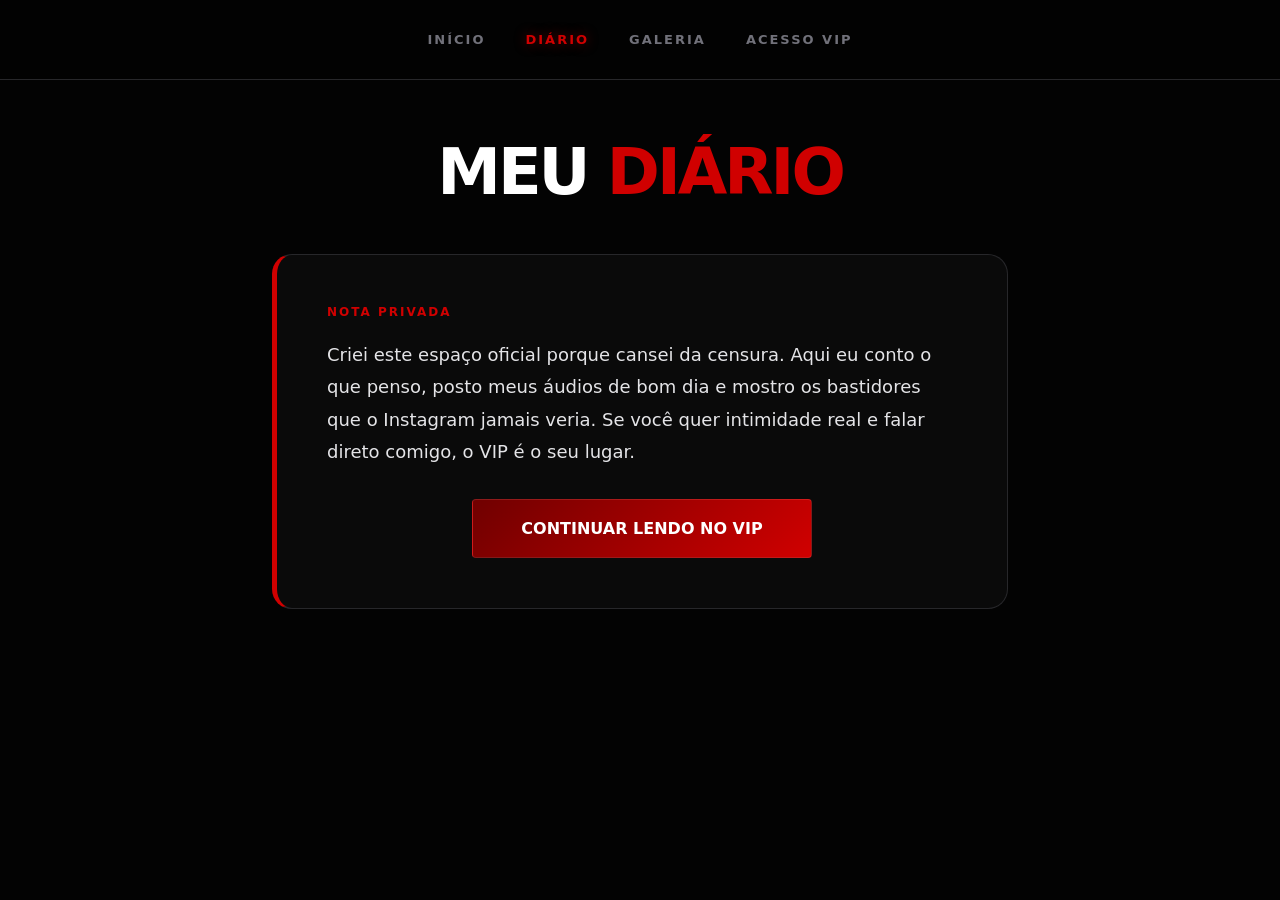
==== commit 3629980c: "feat: industrial grade deep crimson portal implementation" ====
--- a/diario.html
+++ b/diario.html
@@ -1,83 +1,33 @@
-<!doctype html>
+<!DOCTYPE html>
 <html lang="pt-BR">
-  <head>
-    <meta charset="UTF-8" />
-    <meta name="viewport" content="width=device-width, initial-scale=1.0" />
-    <title>Diário Íntimo | Giulia Garcia</title>
-    <link rel="stylesheet" href="style.css" />
-    <style>
-      .diary-card {
-        text-align: left;
-        background-color: var(--color-surface);
-        padding: 50px;
-        border-radius: 20px;
-        border: 1px solid var(--color-border);
-        margin-bottom: 50px;
-        box-shadow: var(--shadow-card);
-      }
-
-      .diary-date {
-        color: var(--color-gold-main);
-        font-weight: 800;
-        font-size: 13px;
-        margin-bottom: 25px;
-        display: block;
-        text-transform: uppercase;
-        letter-spacing: 2px;
-      }
-
-      .diary-text {
-        color: #d4d4d8;
-        font-size: 17px;
-        line-height: 1.8;
-        margin-bottom: 20px;
-      }
-
-      .cta-wrapper {
-        max-width: 450px;
-        margin: 0 auto;
-      }
-    </style>
-  </head>
-  <body>
+<head>
+    <meta charset="UTF-8">
+    <meta name="viewport" content="width=device-width, initial-scale=1.0">
+    <title>Diário | Giulia Garcia</title>
+    <link rel="stylesheet" href="style.css">
+</head>
+<body>
     <nav class="navbar">
-      <a href="/">Início</a>
-      <a href="/diario" class="active">Diário</a>
-      <a href="/galeria">Galeria</a>
-      <a href="/vip">Acesso VIP</a>
+        <a href="/">Início</a>
+        <a href="/diario" class="active">Diário</a>
+        <a href="/galeria">Galeria</a>
+        <a href="/vip">Acesso VIP</a>
     </nav>
 
-    <main class="container-narrow">
-      <header style="text-align: center">
-        <h1 class="hero-title">Meu <span>Diário</span></h1>
-        <p class="hero-subtitle">Os bastidores que ninguém mais vê.</p>
-      </header>
+    <main class="container" style="max-width: 800px; padding-top: 60px;">
+        <header style="text-align: center; margin-bottom: 50px;">
+            <h1 class="hero-title">MEU <span>DIÁRIO</span></h1>
+        </header>
 
-      <article class="diary-card">
-        <span class="diary-date">Nota Recente</span>
-        <p class="diary-text">
-          Oi... Se você chegou até aqui, é porque quer saber um pouco mais do
-          que rola por trás das câmeras.
-        </p>
-        <p class="diary-text">
-          Eu decidi criar esse espaço oficial porque estava cansada das
-          restrições das redes normais. Aqui, eu posto meus conteúdos diários
-          sem filtro, meus áudios privados e converso direto com quem realmente
-          importa.
-        </p>
-        <p class="diary-text">
-          Se você quer ter acesso total à minha galeria completa e falar comigo
-          no chat privado hoje mesmo, escolha um dos planos VIP.
-        </p>
-      </article>
-
-      <section class="cta-wrapper">
-        <a href="/vip" class="btn btn-premium">Quero Entrar Pro VIP</a>
-      </section>
+        <article style="background: var(--clr-surface); padding: 50px; border-radius: 20px; border: 1px solid var(--clr-border); border-left: 5px solid var(--clr-primary);">
+            <p style="color: var(--clr-primary); font-weight: 900; margin-bottom: 20px; font-size: 12px; letter-spacing: 2px;">NOTA PRIVADA</p>
+            <p style="font-size: 18px; line-height: 1.8; margin-bottom: 30px; color: #e4e4e7;">
+                Criei este espaço oficial porque cansei da censura. Aqui eu conto o que penso, posto meus áudios de bom dia e mostro os bastidores que o Instagram jamais veria. Se você quer intimidade real e falar direto comigo, o VIP é o seu lugar.
+            </p>
+            <div style="text-align: center;">
+                <a href="/vip" class="btn-cta">Continuar Lendo no VIP</a>
+            </div>
+        </article>
     </main>
-
-    <footer class="footer">
-      <p>&copy; 2026 Giulia Garcia Oficial. Todos os direitos reservados.</p>
-    </footer>
-  </body>
-</html>
+</body>
+</html>
--- a/style.css
+++ b/style.css
@@ -1,215 +1,68 @@
-/* ==========================================================================
-   1. IMPORTAÇÕES E VARIÁVEIS GLOBAIS
-   ========================================================================== */
-@import url("https://fonts.googleapis.com/css2?family=Inter:wght@400;500;600;800;900&display=swap");
+/* GIULIA GARCIA PREMIUM FRAMEWORK v3.0
+   Design System: Deep Crimson / OLED Black
+*/
 
 :root {
-  /* Paleta de Cores Premium (Dark & Gold) */
-  --color-background: #09090b;
-  --color-surface: #121214;
-  --color-surface-hover: #18181b;
+    /* Cores Primárias */
+    --clr-bg: #030303;
+    --clr-surface: #0a0a0a;
+    --clr-surface-light: #121212;
+    --clr-primary: #D00000;
+    --clr-primary-glow: rgba(208, 0, 0, 0.5);
+    
+    /* Tipografia */
+    --clr-text: #FFFFFF;
+    --clr-text-dim: #71717a;
+    --clr-border: #27272a;
 
-  --color-gold-light: #f3e5ab;
-  --color-gold-main: #d4af37;
-  --color-gold-dark: #b5952f;
-
-  --color-text-primary: #f4f4f5;
-  --color-text-secondary: #a1a1aa;
-  --color-text-muted: #52525b;
-
-  --color-border: #27272a;
-  --color-border-focus: #3f3f46;
-
-  --color-success: #10b981;
-  --color-danger: #ef4444;
-
-  /* Sombras e Efeitos */
-  --shadow-gold: 0 4px 20px rgba(212, 175, 55, 0.25);
-  --shadow-card: 0 10px 30px -10px rgba(0, 0, 0, 0.5);
-  --glass-blur: blur(12px);
+    /* Animações Bézier (Movimento Orgânico) */
+    --transition-main: all 0.5s cubic-bezier(0.16, 1, 0.3, 1);
 }
 
-/* ==========================================================================
-   2. RESET E TIPOGRAFIA BASE
-   ========================================================================== */
-* {
-  margin: 0;
-  padding: 0;
-  box-sizing: border-box;
-  font-family: "Inter", sans-serif;
+/* 1. RESET DE ALTA PERFORMANCE */
+* { margin: 0; padding: 0; box-sizing: border-box; }
+html { scroll-behavior: smooth; font-size: 16px; }
+body { 
+    background-color: var(--clr-bg); color: var(--clr-text); 
+    font-family: 'Inter', system-ui, sans-serif; -webkit-font-smoothing: antialiased;
+    display: flex; flex-direction: column; min-height: 100vh; padding-top: 80px;
 }
 
-body {
-  background-color: var(--color-background);
-  color: var(--color-text-primary);
-  line-height: 1.6;
-  padding-top: 100px; /* Compensa a navbar fixa */
-  padding-bottom: 60px;
-  -webkit-font-smoothing: antialiased;
-  -moz-osx-font-smoothing: grayscale;
-  display: flex;
-  flex-direction: column;
-  min-height: 100vh;
+/* 2. NAVBAR (GLASSMORPHISM AVANÇADO) */
+.navbar {
+    position: fixed; top: 0; width: 100%; height: 80px;
+    background: rgba(3, 3, 3, 0.8); backdrop-filter: blur(20px); -webkit-backdrop-filter: blur(20px);
+    border-bottom: 1px solid var(--clr-border); z-index: 9999;
+    display: flex; justify-content: center; align-items: center; gap: 40px;
+}
+.navbar a {
+    color: var(--clr-text-dim); text-decoration: none; font-size: 13px; font-weight: 800;
+    text-transform: uppercase; letter-spacing: 2px; transition: var(--transition-main);
+}
+.navbar a:hover, .navbar a.active { color: var(--clr-primary); text-shadow: 0 0 12px var(--clr-primary-glow); }
+
+/* 3. BOTÃO CTA (HEARTBEAT & SHIMMER) */
+.btn-cta {
+    position: relative; display: inline-flex; align-items: center; justify-content: center;
+    padding: 1.2rem 3rem; background: linear-gradient(135deg, #700000, var(--clr-primary));
+    color: #fff; text-decoration: none; font-weight: 900; text-transform: uppercase;
+    border-radius: 4px; border: 1px solid rgba(255,255,255,0.1); overflow: hidden;
+    transition: var(--transition-main); animation: heartbeat 2.5s infinite; cursor: pointer;
+}
+.btn-cta:hover { transform: scale(1.03); filter: brightness(1.2); box-shadow: 0 10px 40px var(--clr-primary-glow); }
+
+@keyframes heartbeat {
+    0% { transform: scale(1); }
+    10% { transform: scale(1.05); }
+    20% { transform: scale(1); }
+    30% { transform: scale(1.03); }
+    100% { transform: scale(1); }
 }
 
-/* ==========================================================================
-   3. NAVEGAÇÃO (GLASSMORPHISM)
-   ========================================================================== */
-.navbar {
-  position: fixed;
-  top: 0;
-  left: 0;
-  width: 100%;
-  height: 70px;
-  background: rgba(9, 9, 11, 0.85);
-  backdrop-filter: var(--glass-blur);
-  -webkit-backdrop-filter: var(--glass-blur);
-  border-bottom: 1px solid var(--color-border);
-  z-index: 1000;
-  display: flex;
-  justify-content: center;
-  align-items: center;
-  gap: 40px;
-  transition: all 0.3s ease;
-}
+/* 4. UTILITIES */
+.container { max-width: 1100px; margin: 0 auto; padding: 0 2rem; width: 100%; }
+.hero-title { font-size: 4rem; font-weight: 900; letter-spacing: -3px; margin-bottom: 1rem; line-height: 1; }
+.hero-title span { color: var(--clr-primary); }
+.hero-subtitle { color: var(--clr-text-dim); font-size: 1.2rem; margin-bottom: 3rem; }
 
-.navbar a {
-  color: var(--color-text-secondary);
-  text-decoration: none;
-  font-size: 13px;
-  font-weight: 600;
-  text-transform: uppercase;
-  letter-spacing: 1.5px;
-  transition: color 0.3s ease;
-}
-
-.navbar a:hover,
-.navbar a.active {
-  color: var(--color-text-primary);
-}
-
-/* ==========================================================================
-   4. ESTRUTURA E CONTAINERS
-   ========================================================================== */
-.container {
-  max-width: 1000px;
-  margin: 0 auto;
-  padding: 0 20px;
-  text-align: center;
-  flex: 1;
-}
-
-.container-narrow {
-  max-width: 800px;
-  margin: 0 auto;
-  padding: 0 20px;
-}
-
-/* ==========================================================================
-   5. TIPOGRAFIA DE DESTAQUE (HERO)
-   ========================================================================== */
-.hero-title {
-  font-size: 46px;
-  font-weight: 900;
-  letter-spacing: -1.5px;
-  margin-bottom: 15px;
-  line-height: 1.1;
-}
-
-.hero-title span {
-  background: linear-gradient(
-    90deg,
-    var(--color-gold-main),
-    var(--color-gold-light)
-  );
-  -webkit-background-clip: text;
-  -webkit-text-fill-color: transparent;
-}
-
-.hero-subtitle {
-  color: var(--color-text-secondary);
-  font-size: 18px;
-  margin-bottom: 50px;
-  font-weight: 400;
-}
-
-/* ==========================================================================
-   6. BOTÕES E ANIMAÇÕES
-   ========================================================================== */
-.btn {
-  display: inline-block;
-  padding: 18px 36px;
-  border-radius: 12px;
-  text-decoration: none;
-  font-weight: 800;
-  text-align: center;
-  transition: all 0.3s cubic-bezier(0.4, 0, 0.2, 1);
-  text-transform: uppercase;
-  font-size: 15px;
-  letter-spacing: 0.5px;
-  cursor: pointer;
-  width: 100%;
-}
-
-.btn-normal {
-  background-color: var(--color-border);
-  color: var(--color-text-primary);
-  border: 1px solid var(--color-border-focus);
-}
-
-.btn-normal:hover {
-  background-color: var(--color-border-focus);
-}
-
-/* Animação Shimmer Ouro Avançada */
-@keyframes shimmerGold {
-  0% {
-    background-position: 200% center;
-  }
-  100% {
-    background-position: -200% center;
-  }
-}
-
-.btn-premium {
-  background: linear-gradient(
-    90deg,
-    var(--color-gold-main) 0%,
-    var(--color-gold-light) 50%,
-    var(--color-gold-main) 100%
-  );
-  background-size: 200% auto;
-  color: #000000;
-  border: none;
-  box-shadow: var(--shadow-gold);
-  animation: shimmerGold 4s linear infinite;
-}
-
-.btn-premium:hover {
-  transform: translateY(-2px);
-  box-shadow: 0 6px 25px rgba(212, 175, 55, 0.4);
-}
-
-/* ==========================================================================
-   7. RODAPÉ (FOOTER)
-   ========================================================================== */
-.footer {
-  text-align: center;
-  padding: 40px 20px;
-  margin-top: 80px;
-  border-top: 1px solid var(--color-border);
-  background-color: var(--color-surface);
-}
-
-.footer p {
-  color: var(--color-text-secondary);
-  font-size: 13px;
-  margin-bottom: 8px;
-}
-
-.footer-warning {
-  color: var(--color-gold-main);
-  font-weight: 800;
-  text-transform: uppercase;
-  letter-spacing: 1px;
-}
+footer { padding: 4rem 2rem; border-top: 1px solid var(--clr-border); text-align: center; margin-top: auto; }
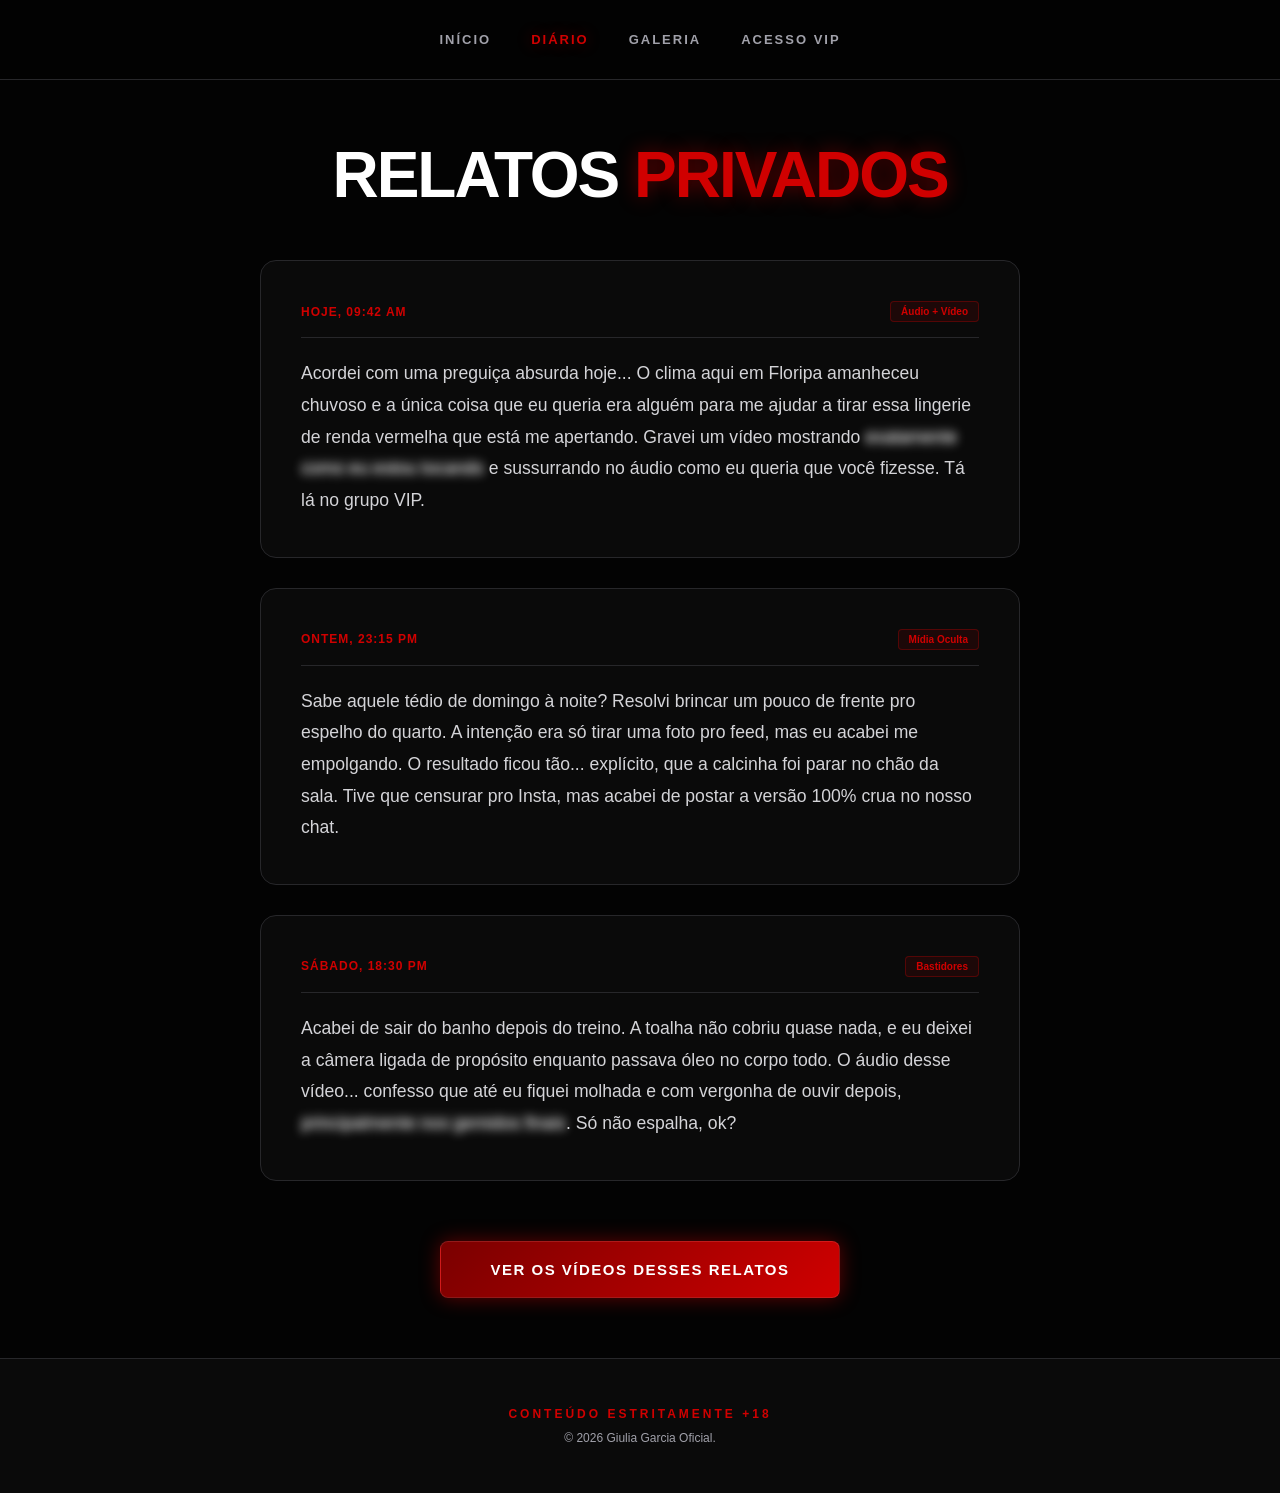
==== commit 6b044576: "feat: implementa framework carmesim definitivo, lore e galeria dinamica" ====
--- a/diario.html
+++ b/diario.html
@@ -5,6 +5,18 @@
     <meta name="viewport" content="width=device-width, initial-scale=1.0">
     <title>Diário | Giulia Garcia</title>
     <link rel="stylesheet" href="style.css">
+    <style>
+        .diary-feed { display: flex; flex-direction: column; gap: 30px; margin-bottom: 60px; }
+        .diary-post {
+            background: var(--clr-surface); padding: 40px; border-radius: 16px;
+            border: 1px solid var(--clr-border); text-align: left;
+        }
+        .post-header { display: flex; justify-content: space-between; align-items: center; margin-bottom: 20px; border-bottom: 1px solid var(--clr-border); padding-bottom: 15px; }
+        .post-date { color: var(--clr-primary); font-weight: 900; font-size: 12px; letter-spacing: 1px; text-transform: uppercase; }
+        .post-tag { background: rgba(208, 0, 0, 0.1); color: var(--clr-primary); padding: 4px 10px; border-radius: 4px; font-size: 10px; font-weight: 800; border: 1px solid rgba(208, 0, 0, 0.3); }
+        .post-text { font-size: 1.1rem; line-height: 1.8; color: #d4d4d8; }
+        .post-blur { filter: blur(5px); color: #fff; background: rgba(255,255,255,0.05); user-select: none; }
+    </style>
 </head>
 <body>
     <nav class="navbar">
@@ -15,19 +27,33 @@
     </nav>
 
     <main class="container" style="max-width: 800px; padding-top: 60px;">
-        <header style="text-align: center; margin-bottom: 50px;">
-            <h1 class="hero-title">MEU <span>DIÁRIO</span></h1>
-        </header>
+        <h1 class="hero-title" style="text-align: center; margin-bottom: 50px;">Relatos <span>Privados</span></h1>
 
-        <article style="background: var(--clr-surface); padding: 50px; border-radius: 20px; border: 1px solid var(--clr-border); border-left: 5px solid var(--clr-primary);">
-            <p style="color: var(--clr-primary); font-weight: 900; margin-bottom: 20px; font-size: 12px; letter-spacing: 2px;">NOTA PRIVADA</p>
-            <p style="font-size: 18px; line-height: 1.8; margin-bottom: 30px; color: #e4e4e7;">
-                Criei este espaço oficial porque cansei da censura. Aqui eu conto o que penso, posto meus áudios de bom dia e mostro os bastidores que o Instagram jamais veria. Se você quer intimidade real e falar direto comigo, o VIP é o seu lugar.
-            </p>
-            <div style="text-align: center;">
-                <a href="/vip" class="btn-cta">Continuar Lendo no VIP</a>
-            </div>
-        </article>
+        <div class="diary-feed">
+            <article class="diary-post">
+                <div class="post-header"><span class="post-date">Hoje, 09:42 AM</span><span class="post-tag">Áudio + Vídeo</span></div>
+                <p class="post-text">Acordei com uma preguiça absurda hoje... O clima aqui em Floripa amanheceu chuvoso e a única coisa que eu queria era alguém para me ajudar a tirar essa lingerie de renda vermelha que está me apertando. Gravei um vídeo mostrando <span class="post-blur">exatamente como eu estou tocando</span> e sussurrando no áudio como eu queria que você fizesse. Tá lá no grupo VIP.</p>
+            </article>
+
+            <article class="diary-post">
+                <div class="post-header"><span class="post-date">Ontem, 23:15 PM</span><span class="post-tag">Mídia Oculta</span></div>
+                <p class="post-text">Sabe aquele tédio de domingo à noite? Resolvi brincar um pouco de frente pro espelho do quarto. A intenção era só tirar uma foto pro feed, mas eu acabei me empolgando. O resultado ficou tão... explícito, que a calcinha foi parar no chão da sala. Tive que censurar pro Insta, mas acabei de postar a versão 100% crua no nosso chat.</p>
+            </article>
+
+            <article class="diary-post">
+                <div class="post-header"><span class="post-date">Sábado, 18:30 PM</span><span class="post-tag">Bastidores</span></div>
+                <p class="post-text">Acabei de sair do banho depois do treino. A toalha não cobriu quase nada, e eu deixei a câmera ligada de propósito enquanto passava óleo no corpo todo. O áudio desse vídeo... confesso que até eu fiquei molhada e com vergonha de ouvir depois, <span class="post-blur">principalmente nos gemidos finais</span>. Só não espalha, ok?</p>
+            </article>
+        </div>
+
+        <div style="text-align: center;">
+            <a href="/vip" class="btn-cta btn-cta--red" style="max-width: 400px;">Ver os vídeos desses relatos</a>
+        </div>
     </main>
+
+    <footer>
+        <p class="footer-tag">CONTEÚDO ESTRITAMENTE +18</p>
+        <p style="color: var(--clr-text-dim); font-size: 12px;">&copy; 2026 Giulia Garcia Oficial.</p>
+    </footer>
 </body>
 </html>
--- a/style.css
+++ b/style.css
@@ -1,68 +1,75 @@
-/* GIULIA GARCIA PREMIUM FRAMEWORK v3.0
-   Design System: Deep Crimson / OLED Black
-*/
+/* GIULIA GARCIA - DARK CRIMSON ARCHITECTURE */
 
 :root {
-    /* Cores Primárias */
+    /* Paleta Carmesim & OLED Black */
     --clr-bg: #030303;
     --clr-surface: #0a0a0a;
-    --clr-surface-light: #121212;
+    --clr-surface-light: #141414;
+    
     --clr-primary: #D00000;
-    --clr-primary-glow: rgba(208, 0, 0, 0.5);
+    --clr-primary-glow: rgba(208, 0, 0, 0.45);
+    --clr-primary-dark: #7a0000;
     
-    /* Tipografia */
-    --clr-text: #FFFFFF;
-    --clr-text-dim: #71717a;
+    --clr-text-main: #FFFFFF;
+    --clr-text-dim: #a1a1aa;
     --clr-border: #27272a;
 
-    /* Animações Bézier (Movimento Orgânico) */
-    --transition-main: all 0.5s cubic-bezier(0.16, 1, 0.3, 1);
+    --transition-smooth: all 0.4s cubic-bezier(0.25, 1, 0.5, 1);
 }
 
-/* 1. RESET DE ALTA PERFORMANCE */
+/* 1. RESET E TIPOGRAFIA BASE */
 * { margin: 0; padding: 0; box-sizing: border-box; }
 html { scroll-behavior: smooth; font-size: 16px; }
 body { 
-    background-color: var(--clr-bg); color: var(--clr-text); 
-    font-family: 'Inter', system-ui, sans-serif; -webkit-font-smoothing: antialiased;
+    background-color: var(--clr-bg); color: var(--clr-text-main); 
+    font-family: 'Inter', -apple-system, sans-serif; -webkit-font-smoothing: antialiased;
     display: flex; flex-direction: column; min-height: 100vh; padding-top: 80px;
 }
 
-/* 2. NAVBAR (GLASSMORPHISM AVANÇADO) */
+/* 2. NAVEGAÇÃO GLASSMORPHISM */
 .navbar {
-    position: fixed; top: 0; width: 100%; height: 80px;
-    background: rgba(3, 3, 3, 0.8); backdrop-filter: blur(20px); -webkit-backdrop-filter: blur(20px);
+    position: fixed; top: 0; left: 0; width: 100%; height: 80px;
+    background: rgba(3, 3, 3, 0.85); backdrop-filter: blur(15px); -webkit-backdrop-filter: blur(15px);
     border-bottom: 1px solid var(--clr-border); z-index: 9999;
     display: flex; justify-content: center; align-items: center; gap: 40px;
 }
 .navbar a {
     color: var(--clr-text-dim); text-decoration: none; font-size: 13px; font-weight: 800;
-    text-transform: uppercase; letter-spacing: 2px; transition: var(--transition-main);
+    text-transform: uppercase; letter-spacing: 2px; transition: var(--transition-smooth);
 }
-.navbar a:hover, .navbar a.active { color: var(--clr-primary); text-shadow: 0 0 12px var(--clr-primary-glow); }
+.navbar a:hover, .navbar a.active { color: var(--clr-primary); text-shadow: 0 0 15px var(--clr-primary-glow); }
 
-/* 3. BOTÃO CTA (HEARTBEAT & SHIMMER) */
+/* 3. BOTÕES DE ALTA CONVERSÃO (PULSE CARMESIM) */
 .btn-cta {
-    position: relative; display: inline-flex; align-items: center; justify-content: center;
-    padding: 1.2rem 3rem; background: linear-gradient(135deg, #700000, var(--clr-primary));
-    color: #fff; text-decoration: none; font-weight: 900; text-transform: uppercase;
-    border-radius: 4px; border: 1px solid rgba(255,255,255,0.1); overflow: hidden;
-    transition: var(--transition-main); animation: heartbeat 2.5s infinite; cursor: pointer;
-}
-.btn-cta:hover { transform: scale(1.03); filter: brightness(1.2); box-shadow: 0 10px 40px var(--clr-primary-glow); }
-
-@keyframes heartbeat {
-    0% { transform: scale(1); }
-    10% { transform: scale(1.05); }
-    20% { transform: scale(1); }
-    30% { transform: scale(1.03); }
-    100% { transform: scale(1); }
+    display: inline-flex; align-items: center; justify-content: center; width: 100%;
+    padding: 1.2rem; border-radius: 8px; font-weight: 900; text-transform: uppercase;
+    letter-spacing: 1.5px; font-size: 15px; text-decoration: none; border: none; cursor: pointer;
+    transition: var(--transition-smooth);
 }
 
-/* 4. UTILITIES */
-.container { max-width: 1100px; margin: 0 auto; padding: 0 2rem; width: 100%; }
-.hero-title { font-size: 4rem; font-weight: 900; letter-spacing: -3px; margin-bottom: 1rem; line-height: 1; }
-.hero-title span { color: var(--clr-primary); }
-.hero-subtitle { color: var(--clr-text-dim); font-size: 1.2rem; margin-bottom: 3rem; }
+.btn-cta--red {
+    background: linear-gradient(135deg, var(--clr-primary-dark), var(--clr-primary));
+    color: #fff; box-shadow: 0 0 20px var(--clr-primary-glow);
+    animation: pulseCarmesim 2.5s infinite; border: 1px solid rgba(255,255,255,0.1);
+}
+.btn-cta--red:hover { transform: translateY(-3px) scale(1.02); filter: brightness(1.2); }
 
-footer { padding: 4rem 2rem; border-top: 1px solid var(--clr-border); text-align: center; margin-top: auto; }+.btn-cta--ghost {
+    background: transparent; color: var(--clr-text-main); border: 1px solid var(--clr-border);
+}
+.btn-cta--ghost:hover { background: var(--clr-surface-light); border-color: var(--clr-text-dim); }
+
+@keyframes pulseCarmesim {
+    0% { box-shadow: 0 0 0 0 rgba(208, 0, 0, 0.5); }
+    70% { box-shadow: 0 0 0 15px rgba(208, 0, 0, 0); }
+    100% { box-shadow: 0 0 0 0 rgba(208, 0, 0, 0); }
+}
+
+/* 4. COMPONENTES GLOBAIS */
+.container { max-width: 1000px; margin: 0 auto; padding: 0 20px; flex: 1; }
+.hero-title { font-size: 4rem; font-weight: 900; letter-spacing: -2px; margin-bottom: 10px; line-height: 1.1; text-transform: uppercase; }
+.hero-title span { color: var(--clr-primary); text-shadow: 0 0 20px var(--clr-primary-glow); }
+
+/* FOOTER */
+footer { padding: 3rem 2rem; border-top: 1px solid var(--clr-border); text-align: center; margin-top: 60px; background: var(--clr-surface); }
+.footer-tag { color: var(--clr-primary); font-weight: 900; letter-spacing: 3px; font-size: 12px; margin-bottom: 10px; }
